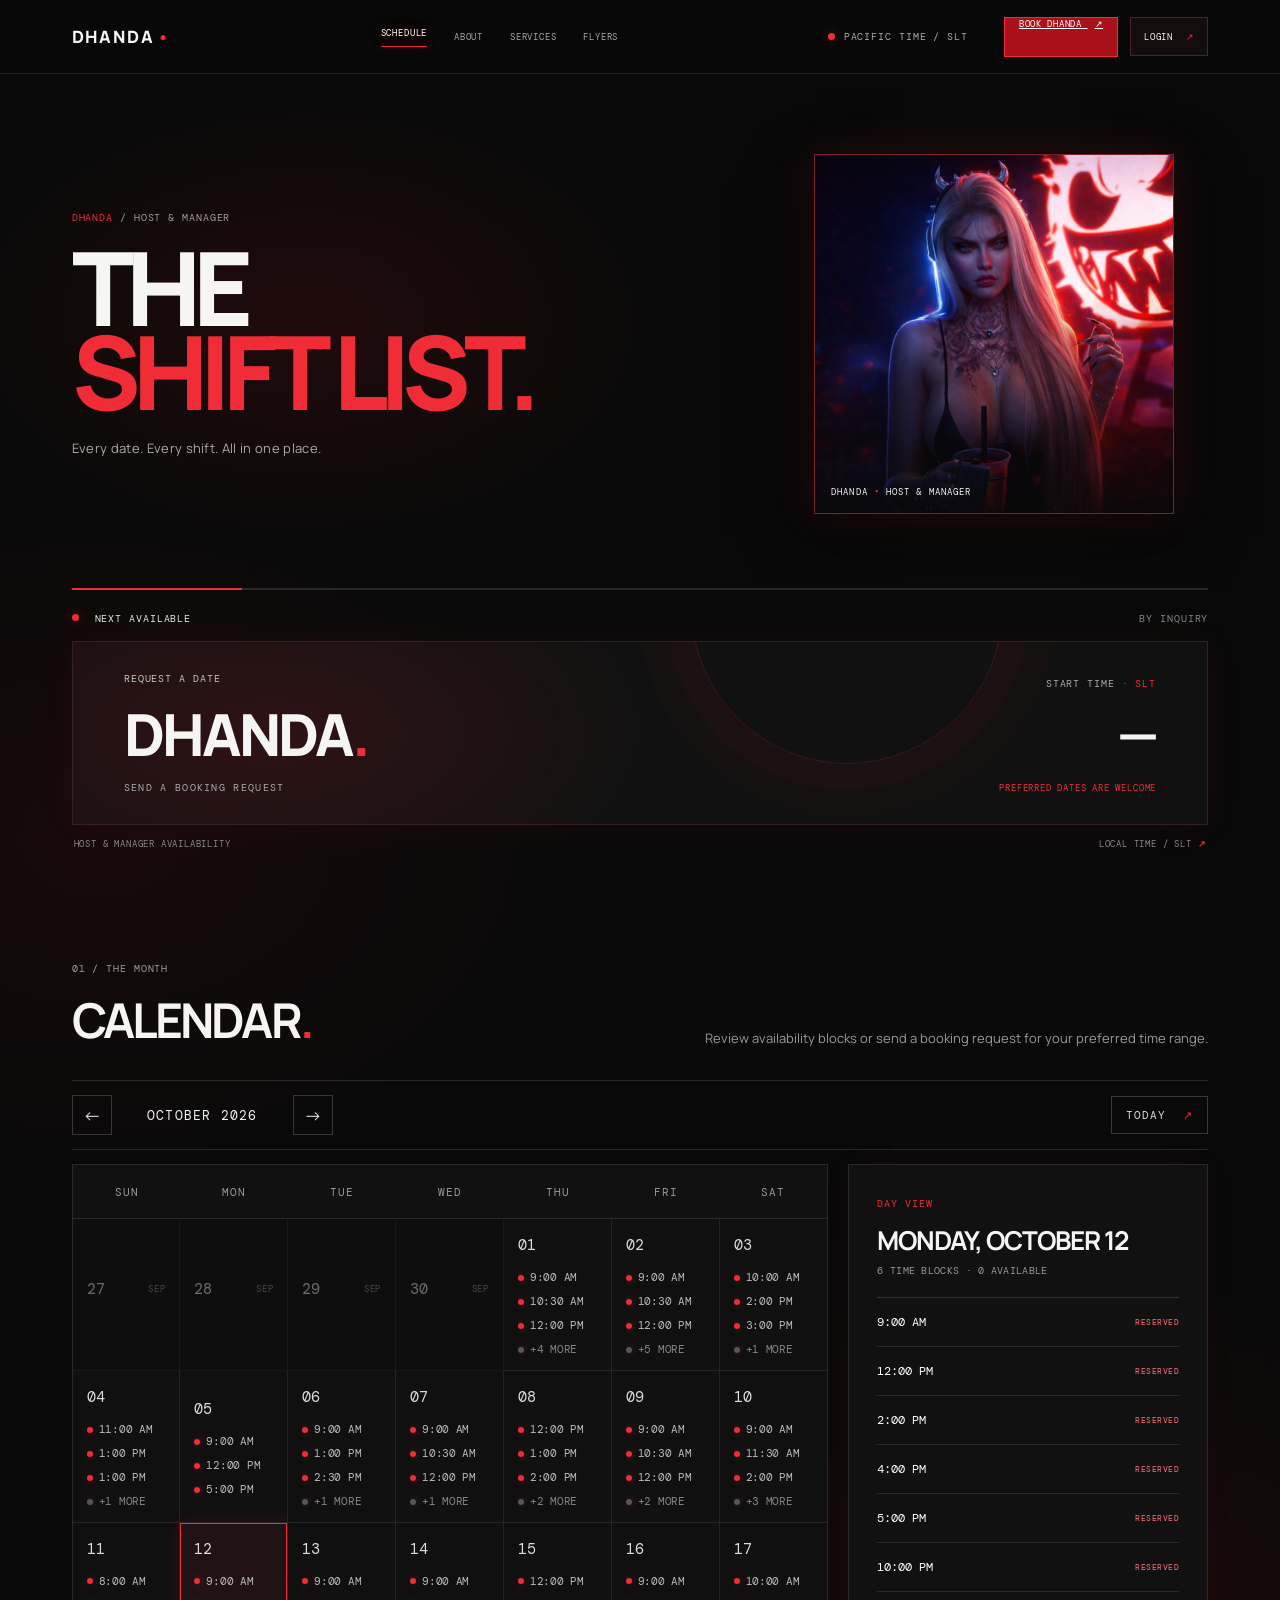
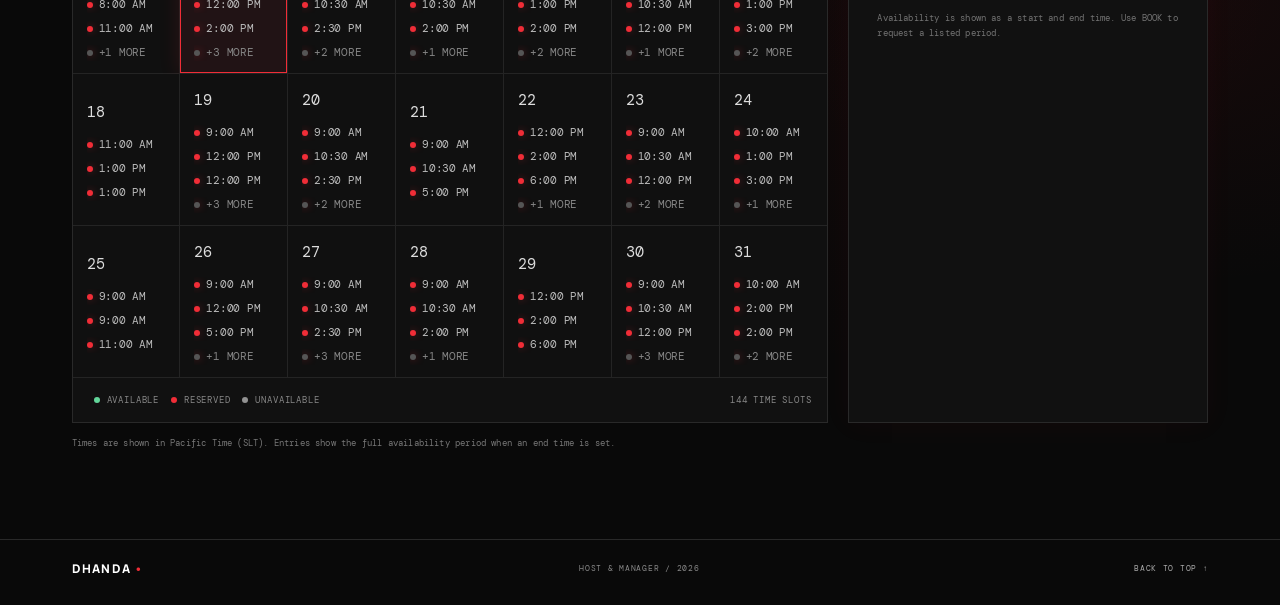
==== index.html @ b8b5a4bf "Support schedule periods ending at midnight" ====
<!doctype html>
<html lang="pt-BR">
<head>
  <meta charset="utf-8">
  <meta name="viewport" content="width=device-width, initial-scale=1">
  <meta name="theme-color" content="#090909">
  <meta name="description" content="DHANDA's work schedule as a host and manager, with an availability calendar and upcoming shift.">
  <title>DHANDA — Host &amp; Manager Schedule</title>
  <link rel="preconnect" href="https://fonts.googleapis.com">
  <link rel="preconnect" href="https://fonts.gstatic.com" crossorigin>
  <link href="https://fonts.googleapis.com/css2?family=DM+Mono:wght@400;500&family=Manrope:wght@400;500;600;700;800&display=swap" rel="stylesheet">
  <link rel="stylesheet" href="style.css?v=20261018-page-transition">
  <script defer src="page-transition.js?v=20261018-page-transition"></script>
  <script src="supabase-config.js?v=20261012-admin"></script>
  <script type="module" src="script.js?v=20261018-midnight-range"></script>
</head>
<body>
  <header class="topbar">
    <a class="wordmark" href="index.html" aria-label="DHANDA home">DHANDA<span>•</span></a>
    <nav class="site-menu" aria-label="Main menu">
      <a class="is-active" aria-current="page" href="index.html">SCHEDULE</a>
      <a href="about.html">ABOUT</a>
      <a href="services.html">SERVICES</a>
      <a href="flyers.html">FLYERS</a>
    </nav>
    <div class="topbar-right">
      <span class="timezone"><i></i> PACIFIC TIME / SLT</span>
      <div class="nav-actions">
        <a class="book-button" href="booking.html">BOOK DHANDA <span>↗</span></a>
        <div class="admin-nav" id="admin-nav">
          <button class="login-button" id="login-open" type="button">LOGIN <span>↗</span></button>
          <div class="admin-tools" id="admin-tools" hidden>
            <button class="admin-nav-button" id="booking-requests-open" type="button">SOLICITAÇÕES <span class="request-count" id="request-count">0</span></button>
            <button class="admin-nav-button" id="dashboard-open" type="button">PAINEL</button>
            <button class="admin-nav-button" id="flyer-library-open" type="button">GERIR FLYERS</button>
            <button class="admin-nav-button" id="flyer-open" type="button">PUBLICAR FLYER <span>＋</span></button>
            <button class="admin-nav-button" id="add-open" type="button">ADICIONAR HORÁRIO <span>＋</span></button>
            <button class="admin-nav-button" id="remove-open" type="button">REMOVER HORÁRIO <span>−</span></button>
            <button class="admin-nav-button logout-button" id="logout-button" type="button">SAIR</button>
          </div>
        </div>
      </div>
    </div>
  </header>

  <main id="top">
    <section class="intro" aria-labelledby="page-title">
      <div class="intro-copy">
        <p class="eyebrow"><span>DHANDA</span> / HOST &amp; MANAGER</p>
        <h1 id="page-title">THE<br><em>SHIFT LIST.</em></h1>
        <p class="intro-note">Every date. Every shift. All in one place.</p>
      </div>
      <figure class="intro-portrait">
        <img src="assets/dhanda-host-manager.jpg" alt="DHANDA, apresentada em um ambiente de clube iluminado em vermelho e azul" fetchpriority="high">
        <figcaption>DHANDA <span>•</span> HOST &amp; MANAGER</figcaption>
      </figure>
    </section>

    <section class="admin-dashboard" id="admin-dashboard" aria-labelledby="dashboard-title" hidden>
      <div class="dashboard-heading">
        <div><p class="eyebrow">DHANDA / PRIVATE WORKSPACE</p><h2 id="dashboard-title">PAINEL<span>.</span></h2></div>
        <span class="dashboard-status"><i></i> ADMINISTRADORA CONECTADA</span>
      </div>
      <div class="dashboard-stats" aria-live="polite">
        <article class="dashboard-stat"><span>PRÓXIMO PERÍODO LIVRE</span><strong id="dashboard-next">—</strong><small id="dashboard-next-time">Nenhum período futuro</small></article>
        <article class="dashboard-stat"><span>PERÍODOS DISPONÍVEIS</span><strong id="dashboard-available">0</strong><small>No schedule público</small></article>
        <article class="dashboard-stat"><span>PEDIDOS PENDENTES</span><strong id="dashboard-requests">0</strong><small>Solicitações para revisar</small></article>
        <article class="dashboard-stat"><span>FLYERS PUBLICADOS</span><strong id="dashboard-flyers">0</strong><small id="dashboard-drafts">0 rascunhos</small></article>
      </div>
      <div class="dashboard-actions">
        <button type="button" data-dashboard-action="add">＋ ADICIONAR PERÍODO</button>
        <button type="button" data-dashboard-action="requests">▤ VER SOLICITAÇÕES</button>
        <button type="button" data-dashboard-action="manage-flyers">▧ GERIR FLYERS</button>
        <button type="button" data-dashboard-action="flyer">＋ PUBLICAR FLYER</button>
      </div>
    </section>

    <section class="next-set" aria-labelledby="next-heading">
      <div class="next-topline"><p class="eyebrow"><span class="live-dot"></span> NEXT AVAILABLE</p><span class="next-index" id="next-index">BOOKING / SLT</span></div>
      <div class="next-content">
        <div>
          <p class="next-day" id="next-day">REQUEST A DATE</p>
          <h2 id="next-heading">DHANDA<span>.</span></h2>
          <p class="next-subtitle" id="next-subtitle">AVAILABLE FOR BOOKINGS</p>
        </div>
        <div class="next-time-wrap">
          <span class="next-time-label">START TIME <i>· SLT</i></span>
          <time class="next-time" id="next-time">--:--</time>
          <span class="countdown" id="countdown">CALCULATING</span>
        </div>
      </div>
      <div class="next-bottom"><span>HOST &amp; MANAGER AVAILABILITY</span><span>LOCAL TIME / SLT <b>↗</b></span></div>
    </section>

    <section id="calendar" class="calendar-section" aria-labelledby="calendar-title">
      <div class="section-heading">
        <div><p class="eyebrow">01 / THE MONTH</p><h2 id="calendar-title">CALENDAR<span>.</span></h2></div>
        <p class="section-caption">Review availability blocks or send a booking request for your preferred time range.</p>
      </div>

      <div class="calendar-toolbar">
        <div class="month-controls">
          <button class="icon-button" id="previous-month" type="button" aria-label="Previous month">←</button>
          <h3 id="month-label" aria-live="polite">OCTOBER 2026</h3>
          <button class="icon-button" id="next-month" type="button" aria-label="Next month">→</button>
        </div>
        <button class="today-button" id="today-button" type="button">TODAY <span>↗</span></button>
      </div>

      <div class="calendar-layout">
        <div class="calendar-card">
          <div class="weekday-row" aria-hidden="true">
            <span>SUN</span><span>MON</span><span>TUE</span><span>WED</span><span>THU</span><span>FRI</span><span>SAT</span>
          </div>
          <div class="calendar-grid" id="calendar-grid" role="grid" aria-label="Monthly work schedule"></div>
          <div class="calendar-legend"><span class="status-legend"><i class="status-dot available"></i> AVAILABLE <i class="status-dot reserved"></i> RESERVED <i class="status-dot unavailable"></i> UNAVAILABLE</span><span id="month-total">-- TIME SLOTS</span></div>
        </div>

        <aside class="day-panel" aria-live="polite" aria-labelledby="selected-date">
          <p class="eyebrow">DAY VIEW</p>
          <h3 id="selected-date">SELECT A DATE</h3>
          <p class="day-count" id="day-count">Choose a date to review its availability.</p>
          <div class="day-events" id="day-events"></div>
          <p class="panel-note">Availability is shown as a start and end time. Use BOOK to request a listed period.</p>
        </aside>
      </div>
      <p class="calendar-footnote">Times are shown in Pacific Time (SLT). Entries show the full availability period when an end time is set.</p>
    </section>

    <section class="admin-flyer-library" id="admin-flyer-library" aria-labelledby="admin-flyers-title" hidden>
      <div class="section-heading flyer-heading">
        <div><p class="eyebrow">DHANDA / PRIVATE EDITOR</p><h2 id="admin-flyers-title">MANAGE FLYERS<span>.</span></h2></div>
        <p class="section-caption">Edit, reorder, publish, or remove event flyers.</p>
      </div>
      <div class="flyer-grid" id="flyer-grid" aria-live="polite"><p class="flyer-empty">Loading event flyers…</p></div>
    </section>
  </main>

  <dialog class="admin-dialog" id="admin-dialog" aria-labelledby="admin-dialog-title">
    <div class="dialog-topline"><p class="eyebrow" id="dialog-eyebrow">DHANDA / PRIVATE ACCESS</p><button class="dialog-close" id="dialog-close" type="button" aria-label="Fechar">×</button></div>
    <h2 id="admin-dialog-title">LOGIN<span>.</span></h2>
    <form id="login-form" class="admin-form">
      <label for="login-username">USUÁRIO</label>
      <input id="login-username" name="username" autocomplete="username" required>
      <label for="login-password">SENHA</label>
      <input id="login-password" name="password" type="password" autocomplete="current-password" required>
      <button class="primary-action" type="submit">ENTRAR <span>↗</span></button>
      <p class="form-message" id="login-message" role="status"></p>
    </form>
    <form id="add-form" class="admin-form" hidden>
      <p class="form-intro">ADICIONE OU EDITE UM PERÍODO DE DISPONIBILIDADE NO SCHEDULE</p>
      <label for="add-date">DIA</label><input id="add-date" type="date" required>
      <label for="add-time">HORÁRIO DE · SLT</label><input id="add-time" type="time" required>
      <label for="add-end-time">HORÁRIO ATÉ · 00:00 = MEIA-NOITE</label><input id="add-end-time" type="time" required>
      <label for="schedule-status">STATUS PÚBLICO</label>
      <select id="schedule-status" required>
        <option value="available">DISPONÍVEL PARA BOOKING</option>
        <option value="reserved">RESERVADO</option>
        <option value="unavailable">INDISPONÍVEL</option>
      </select>
      <button class="primary-action" type="submit">SALVAR HORÁRIO <span>＋</span></button>
      <p class="form-message" id="add-message" role="status"></p>
    </form>
    <form id="remove-form" class="admin-form" hidden>
      <p class="form-intro">ESCOLHA UM DIA E REMOVA UM HORÁRIO OU O DIA INTEIRO</p>
      <label for="remove-date">DIA</label><input id="remove-date" type="date" required>
      <label for="remove-time">HORÁRIO · DEIXE VAZIO PARA REMOVER O DIA TODO</label>
      <select id="remove-time"><option value="">DIA INTEIRO</option></select>
      <button class="primary-action danger-action" type="submit">REMOVER DO SCHEDULE <span>−</span></button>
      <p class="form-message" id="remove-message" role="status"></p>
    </form>
  </dialog>

  <dialog class="admin-dialog booking-dialog" id="booking-dialog" aria-labelledby="booking-dialog-title">
    <div class="dialog-topline"><p class="eyebrow">DHANDA / BOOKING INQUIRY</p><button class="dialog-close" id="booking-close" type="button" aria-label="Close booking form">×</button></div>
    <h2 id="booking-dialog-title">BOOK DHANDA<span>.</span></h2>
    <p class="form-intro">Send your SL nickname, Discord, club, landmark, and preferred date and time range. You can also request a party or special event.</p>
    <form id="booking-form" class="admin-form">
      <label for="booking-type">REQUEST TYPE</label>
      <select id="booking-type" required>
        <option value="host">HOST BOOKING · CLUB / DJ / SINGER</option>
        <option value="party">PARTY / SPECIAL EVENT</option>
      </select>
      <label for="sl-nick">SECOND LIFE NICKNAME</label><input id="sl-nick" maxlength="120" required placeholder="Your in-world name">
      <label for="discord-handle">DISCORD</label><input id="discord-handle" maxlength="120" required placeholder="Username or server contact">
      <label for="club-name">CLUB NAME</label><input id="club-name" maxlength="120" required>
      <label for="landmark">LANDMARK / LOCATION</label><input id="landmark" maxlength="300" required placeholder="Second Life landmark or venue location">
      <label for="requested-date">PREFERRED DATE</label><input id="requested-date" type="date" required>
      <label for="requested-time">FROM · SLT</label><input id="requested-time" type="time" required>
      <label for="requested-end-time">UNTIL · 00:00 = MIDNIGHT</label><input id="requested-end-time" type="time" required>
      <label for="booking-message">MESSAGE <span class="optional-label">OPTIONAL</span></label><textarea id="booking-message" maxlength="1100" rows="3" placeholder="Tell DHANDA about the booking."></textarea>
      <div class="honeypot" aria-hidden="true"><label for="booking-website">Website</label><input id="booking-website" name="website" tabindex="-1" autocomplete="off"></div>
      <button class="primary-action" type="submit">SEND BOOKING REQUEST <span>↗</span></button>
      <p class="form-message" id="booking-message-status" role="status"></p>
    </form>
  </dialog>

  <dialog class="admin-dialog flyer-dialog" id="flyer-dialog" aria-labelledby="flyer-dialog-title">
    <div class="dialog-topline"><p class="eyebrow">DHANDA / EVENT PROMOTION</p><button class="dialog-close" id="flyer-close" type="button" aria-label="Close flyer form">×</button></div>
    <h2 id="flyer-dialog-title">PUBLISH A FLYER<span>.</span></h2>
      <p class="form-intro">Prepare a flyer, keep it as a draft, or publish it in the gallery. JPG, PNG, or WebP up to 10 MB.</p>
    <form id="flyer-form" class="admin-form">
      <input id="flyer-id" type="hidden">
      <label for="flyer-title">EVENT TITLE</label><input id="flyer-title" maxlength="100" required placeholder="Event or party name">
      <label for="flyer-date">EVENT DATE</label><input id="flyer-date" type="date" required>
      <label for="flyer-venue">CLUB / VENUE</label><input id="flyer-venue" maxlength="120" placeholder="Club name">
      <label for="flyer-landmark">LANDMARK / LOCATION</label><input id="flyer-landmark" maxlength="300" placeholder="Second Life landmark">
      <label for="flyer-description">SHORT DESCRIPTION</label><textarea id="flyer-description" maxlength="500" rows="3" placeholder="Optional event details"></textarea>
      <label for="flyer-file">FLYER IMAGE <span class="optional-label">OPTIONAL WHEN EDITING</span></label><input id="flyer-file" type="file" accept="image/jpeg,image/png,image/webp">
      <label for="flyer-state">PUBLICATION</label><select id="flyer-state"><option value="published">PUBLISH NOW</option><option value="draft">SAVE AS DRAFT</option></select>
      <button class="primary-action" id="flyer-submit" type="submit">PUBLISH FLYER <span>↗</span></button>
      <p class="form-message" id="flyer-message" role="status"></p>
    </form>
  </dialog>

  <dialog class="admin-dialog request-dialog" id="booking-requests-dialog" aria-labelledby="requests-title">
    <div class="dialog-topline"><p class="eyebrow">DHANDA / PRIVATE INBOX</p><button class="dialog-close" id="requests-close" type="button" aria-label="Close requests">×</button></div>
    <h2 id="requests-title">BOOKING<span>.</span></h2>
    <p class="form-intro">Only DHANDA can view and manage these inquiries. Deleting removes the message; it does not change an accepted calendar slot.</p>
    <div class="request-list" id="booking-request-list" aria-live="polite"><p class="request-empty">Loading requests…</p></div>
  </dialog>

  <footer><span class="wordmark">DHANDA<span>•</span></span><span>HOST &amp; MANAGER / 2026</span><a href="#top">BACK TO TOP ↑</a></footer>
</body>
</html>
---- style.css ----
:root{color-scheme:dark;--bg:#090909;--panel:#111;--panel2:#151515;--line:#292929;--muted:#999;--soft:#c9c9c9;--white:#f5f5f3;--red:#f02d37;--red2:#a9121b;--mono:"DM Mono",ui-monospace,monospace;--sans:Manrope,Arial,sans-serif}*{box-sizing:border-box}html{scroll-behavior:smooth}body{margin:0;background:var(--bg);color:var(--white);font-family:var(--sans);-webkit-font-smoothing:antialiased}.topbar{height:74px;padding:0 clamp(20px,5.6vw,88px);display:flex;align-items:center;justify-content:space-between;border-bottom:1px solid #222;background:rgba(9,9,9,.94);position:sticky;top:0;z-index:5;backdrop-filter:blur(16px)}.wordmark{font-weight:800;letter-spacing:.105em;font-size:17px;color:var(--white);text-decoration:none}.wordmark span{color:var(--red);padding-left:3px}.topbar-right{display:flex;align-items:center;gap:36px}.timezone,.nav-calendar,.eyebrow,.next-index,.next-day,.next-time-label,.countdown,.next-bottom,.calendar-toolbar h3,.today-button,.weekday-row,.calendar-legend,.date-number,.day-count,.event-time,.panel-note,.calendar-footnote,footer{font:10px var(--mono);letter-spacing:.09em}.timezone{color:#aaa;display:flex;align-items:center;gap:9px}.timezone i,.live-dot{display:inline-block;width:7px;height:7px;border-radius:50%;background:var(--red);box-shadow:0 0 12px #f02d3770}.nav-calendar{color:var(--white);text-decoration:none;border:1px solid #383838;padding:11px 15px;transition:.2s}.nav-calendar span,.today-button span{color:var(--red);margin-left:9px}.nav-calendar:hover,.today-button:hover,.icon-button:hover{border-color:var(--red);color:white;box-shadow:0 0 18px #f02d3724}.intro{max-width:1320px;margin:0 auto;padding:80px clamp(20px,5.6vw,88px) 74px;min-height:330px;display:flex;justify-content:space-between;align-items:center;position:relative;overflow:hidden}.eyebrow{color:#9e9e9e;margin:0 0 22px}.eyebrow>span:not(.live-dot){color:var(--red)}.intro h1{font-size:clamp(55px,8vw,108px);line-height:.82;letter-spacing:-.075em;margin:0;font-weight:800}.intro h1 em{font-style:normal;color:var(--red)}.intro-note{font-size:13px;color:#aaa;margin:26px 0 0;letter-spacing:.025em}.intro-mark{width:208px;height:208px;border:1px solid #282828;border-radius:50%;display:flex;justify-content:center;align-items:center;gap:13px;font-size:43px;font-weight:800;color:#464646;position:relative;transform:rotate(-12deg);margin-right:7%}.intro-mark:before,.intro-mark:after{content:"";position:absolute;inset:11px;border:1px solid #242424;border-radius:50%}.intro-mark:after{inset:21px;border-color:#1e1e1e}.intro-mark i{position:absolute;width:74px;height:1px;background:var(--red);transform:rotate(-40deg);box-shadow:0 0 14px #f02d37a0}.next-set{max-width:1320px;margin:0 auto;padding:0 clamp(20px,5.6vw,88px)}.next-set:before{content:"";display:block;height:2px;background:linear-gradient(90deg,var(--red) 0 15%,#292929 15% 100%)}.next-topline{display:flex;justify-content:space-between;align-items:center;padding:22px 0 16px}.next-topline .eyebrow{margin:0;color:#e9e9e9}.live-dot{margin-right:9px;vertical-align:1px}.next-index{color:#888}.next-content{background:linear-gradient(110deg,#171111 0%,#111 45%,#111 100%);border:1px solid #352021;padding:28px clamp(20px,4vw,54px);display:flex;justify-content:space-between;align-items:center;gap:24px;position:relative;overflow:hidden}.next-content:after{content:"";position:absolute;width:310px;height:310px;border:1px solid #6b1d2380;border-radius:50%;right:18%;top:-190px;box-shadow:0 0 0 26px #60161a14,0 0 0 53px #60161a10;pointer-events:none}.next-day{color:#c5c5c5;margin:0 0 9px}.next-content h2{font-size:clamp(34px,5vw,58px);letter-spacing:-.05em;margin:0;font-weight:800}.next-content h2 span,.section-heading h2 span{color:var(--red)}.next-subtitle{margin:8px 0 0;color:#aaa;font:10px var(--mono);letter-spacing:.13em}.next-time-wrap{position:relative;z-index:1;text-align:right}.next-time-label{color:#aaa}.next-time-label i{font-style:normal;color:var(--red)}.next-time{display:block;font-size:clamp(36px,5vw,54px);font-weight:700;letter-spacing:-.06em;margin:4px 0}.countdown{color:var(--red);font-size:9px}.next-bottom{display:flex;justify-content:space-between;padding:13px 2px 0;color:#888;font-size:9px}.next-bottom b{color:var(--red)}.calendar-section{max-width:1320px;margin:0 auto;padding:112px clamp(20px,5.6vw,88px) 90px}.section-heading{display:flex;justify-content:space-between;align-items:end;margin-bottom:28px}.section-heading .eyebrow{margin:0 0 12px}.section-heading h2{font-size:clamp(32px,4vw,48px);margin:0;letter-spacing:-.06em}.section-caption{color:#999;font-size:12px;margin:0 0 5px}.calendar-toolbar{display:flex;justify-content:space-between;align-items:center;padding:14px 0;border-top:1px solid var(--line);border-bottom:1px solid var(--line);margin-bottom:14px}.month-controls{display:flex;gap:18px;align-items:center}.month-controls h3{min-width:145px;text-align:center;margin:0;font-size:12px}.icon-button,.today-button{background:transparent;color:#ddd;border:1px solid #383838;cursor:pointer;transition:.2s}.icon-button{width:35px;height:35px;font:18px var(--sans)}.today-button{padding:11px 14px}.calendar-layout{display:grid;grid-template-columns:minmax(0,1fr) 285px;gap:14px}.calendar-card,.day-panel{background:var(--panel);border:1px solid var(--line)}.weekday-row,.calendar-grid{display:grid;grid-template-columns:repeat(7,minmax(0,1fr))}.weekday-row{height:43px;align-items:center;text-align:center;color:#999;border-bottom:1px solid var(--line);font-size:9px}.calendar-grid{grid-auto-rows:minmax(96px,1fr)}.date-cell{appearance:none;min-width:0;border:0;border-right:1px solid #242424;border-bottom:1px solid #242424;border-radius:0;background:#101010;color:var(--white);font-family:inherit;text-align:left;padding:10px 9px 8px;cursor:pointer;transition:background .18s;position:relative}.date-cell:nth-child(7n){border-right:0}.date-cell:hover{background:#191414}.date-cell.is-outside{background:#0c0c0c;opacity:.45}.date-cell.is-selected{background:#1c1213;box-shadow:inset 0 0 0 1px var(--red)}.date-cell.is-today .date-number{color:var(--red)}.date-top{display:flex;justify-content:space-between;align-items:center}.date-number{font-size:11px;color:#ddd;letter-spacing:0}.date-month{font:8px var(--mono);color:#888;letter-spacing:.08em}.set-pips{display:flex;flex-direction:column;gap:5px;margin-top:11px}.set-pip{font:9px var(--mono);letter-spacing:-.025em;color:#bbb;display:flex;gap:6px;align-items:center;white-space:nowrap;overflow:hidden;text-overflow:ellipsis}.set-pip:before{content:"";width:5px;height:5px;flex:0 0 5px;border-radius:50%;background:var(--red)}.set-pip.extra{color:#858585}.set-pip.extra:before{background:#555}.day-panel{padding:23px 20px;min-height:340px}.day-panel .eyebrow{margin:0 0 15px;color:var(--red)}.day-panel h3{font-size:21px;line-height:1.2;letter-spacing:-.04em;margin:0 0 8px}.day-count{color:#999;font-size:9px;letter-spacing:.03em;margin:0 0 20px}.day-events{border-top:1px solid #303030}.day-event{display:flex;justify-content:space-between;align-items:center;gap:8px;padding:14px 0;border-bottom:1px solid #292929}.event-time{color:white;font-size:11px;letter-spacing:0}.event-label{font:9px var(--mono);color:#888;letter-spacing:.05em;text-align:right}.panel-note{font-size:8px;line-height:1.7;letter-spacing:.02em;color:#737373;margin:19px 0 0}.calendar-legend{display:flex;justify-content:space-between;align-items:center;padding:14px;color:#888;font-size:8px}.calendar-legend span:first-child{display:flex;align-items:center;gap:8px}.calendar-legend i{width:6px;height:6px;border-radius:50%;background:var(--red)}.calendar-footnote{color:#777;font-size:8px;letter-spacing:.02em;margin:14px 0 0}footer{max-width:1320px;margin:0 auto;border-top:1px solid #292929;padding:20px clamp(20px,5.6vw,88px) 28px;display:flex;justify-content:space-between;align-items:center;color:#888;font-size:8px}footer .wordmark{font:800 12px var(--sans);color:white}footer a{color:#aaa;text-decoration:none}footer a:hover{color:var(--red)}@media(max-width:850px){.intro{min-height:295px;padding-top:64px;padding-bottom:58px}.intro-mark{width:160px;height:160px;font-size:32px;margin-right:0}.calendar-layout{grid-template-columns:1fr}.day-panel{min-height:auto}.calendar-grid{grid-auto-rows:minmax(88px,1fr)}}@media(max-width:600px){.topbar{height:62px}.topbar-right{gap:15px}.timezone{font-size:8px;gap:6px}.nav-calendar{font-size:8px;padding:9px}.intro{min-height:260px}.intro-mark{width:112px;height:112px;font-size:22px;opacity:.85}.intro-mark:before{inset:7px}.intro-mark:after{inset:14px}.intro-mark i{width:50px}.next-content{align-items:flex-start;flex-direction:column;gap:23px;padding:22px}.next-time-wrap{text-align:left}.next-time{font-size:40px}.next-bottom{font-size:7px}.calendar-section{padding-top:80px;padding-bottom:62px}.section-heading{align-items:flex-start;flex-direction:column;gap:9px}.calendar-grid{grid-auto-rows:minmax(75px,1fr)}.date-cell{padding:7px 4px}.date-number{font-size:9px}.date-month{display:none}.set-pips{margin-top:9px;gap:4px}.set-pip{font-size:7px;letter-spacing:-.07em;gap:3px}.set-pip:before{width:4px;height:4px;flex-basis:4px}.weekday-row{font-size:8px;height:36px}.calendar-legend{padding:12px 8px;font-size:7px}.month-controls{gap:8px}.month-controls h3{min-width:110px;font-size:10px}footer{font-size:7px;gap:10px}footer .wordmark{font-size:10px}}@media(prefers-reduced-motion:reduce){*,*:before,*:after{scroll-behavior:auto!important;transition:none!important}}

/* DHANDA calendar visibility and red ambient lighting */
body {
  background:
    radial-gradient(ellipse 42rem 30rem at 8% 38%, #7e111b20, transparent 72%),
    radial-gradient(ellipse 34rem 26rem at 92% 72%, #a3121b16, transparent 72%),
    var(--bg);
}
.intro, .next-set, .calendar-section, footer { max-width: 1560px; }
.intro {
  min-height: 360px;
  background: radial-gradient(ellipse 30rem 19rem at 24% 48%, #c4162220, transparent 75%);
}
.intro-mark { box-shadow: 0 0 38px #f02d3712, inset 0 0 30px #f02d3708; }
.next-content {
  background: radial-gradient(ellipse 30rem 15rem at 18% 50%, #e21b2a20, transparent 78%), linear-gradient(110deg,#171111 0%,#111 55%,#111 100%);
  box-shadow: 0 0 34px #f02d3710;
}
.calendar-section {
  background: radial-gradient(ellipse 48rem 30rem at 52% 58%, #9d111910, transparent 80%);
}
.calendar-layout { grid-template-columns: minmax(0,1fr) 330px; gap: 18px; }
.calendar-grid { grid-auto-rows: minmax(132px,1fr); }
.weekday-row { height: 48px; font-size: 10px; }
.date-cell { padding: 13px 12px 10px; transition: background .2s, box-shadow .2s; }
.date-cell:hover { background: #1a1112; box-shadow: inset 0 0 0 1px #f02d3780, 0 0 22px #f02d3718; z-index: 1; }
.date-cell.is-selected { background: #211315; box-shadow: inset 0 0 0 1px var(--red), 0 0 20px #f02d3724; }
.date-number { font-size: 13px; }
.set-pips { gap: 7px; margin-top: 13px; }
.set-pip { font-size: 10px; }
.set-pip:before { width: 6px; height: 6px; flex-basis: 6px; box-shadow: 0 0 8px #f02d3760; }
.day-panel { min-height: 390px; padding: 28px 24px; box-shadow: 0 0 28px #f02d370c; }
.day-panel h3 { font-size: 24px; }
.icon-button:hover, .today-button:hover, .nav-calendar:hover { box-shadow: 0 0 22px #f02d3740; }
@media(max-width:850px) {
  .calendar-layout { grid-template-columns: 1fr; }
  .calendar-grid { grid-auto-rows: minmax(118px,1fr); }
  .day-panel { min-height: auto; }
}
@media(max-width:600px) {
  .intro { min-height: 260px; }
  .calendar-grid { grid-auto-rows: minmax(96px,1fr); }
  .calendar-card { overflow-x: auto; }
  .weekday-row, .calendar-grid { min-width: 620px; }
  .date-cell { padding: 10px 8px 8px; }
  .date-number { font-size: 12px; }
  .set-pips { gap: 5px; margin-top: 10px; }
  .set-pip { font-size: 9px; letter-spacing: -.04em; }
}

/* Private calendar editor */
[hidden] { display: none !important; }
.nav-actions { display: flex; align-items: center; gap: 12px; }
.admin-nav { display: flex; align-items: center; gap: 8px; }
.login-button, .admin-nav-button {
  min-height: 39px; padding: 0 13px; border: 1px solid #4a2528; background: #130d0e;
  color: #f5f5f3; font: 9px var(--mono); letter-spacing: .08em; cursor: pointer;
  transition: border-color .2s, background .2s, box-shadow .2s, transform .2s;
}
.login-button span, .admin-nav-button span { color: var(--red); margin-left: 7px; }
.login-button:hover, .admin-nav-button:hover { border-color: var(--red); background: #211113; box-shadow: 0 0 18px #f02d3730; transform: translateY(-1px); }
.admin-tools { display: flex; align-items: center; gap: 7px; }
.admin-nav-button { padding: 0 10px; font-size: 8px; }
.logout-button { color: #aaa; border-color: #383838; }
.admin-dialog {
  width: min(440px, calc(100vw - 32px)); max-width: none; padding: 28px;
  border: 1px solid #612329; background: radial-gradient(ellipse at 20% 0%, #63182035, transparent 55%), #111;
  color: var(--white); box-shadow: 0 25px 100px #000b, 0 0 38px #f02d3722;
}
.admin-dialog::backdrop { background: #000b; backdrop-filter: blur(8px); }
.dialog-topline { display: flex; justify-content: space-between; align-items: flex-start; }
.dialog-topline .eyebrow { margin: 0 0 18px; color: #aaa; }
.dialog-topline .eyebrow::first-letter { color: var(--red); }
.dialog-close { width: 30px; height: 30px; border: 1px solid #393939; background: #141414; color: #ddd; font: 20px var(--sans); cursor: pointer; }
.dialog-close:hover { border-color: var(--red); color: white; }
.admin-dialog h2 { margin: 0 0 24px; font-size: 34px; letter-spacing: -.06em; }
.admin-dialog h2 span { color: var(--red); }
.admin-form { display: flex; flex-direction: column; gap: 10px; }
.admin-form label { margin-top: 8px; color: #aaa; font: 9px var(--mono); letter-spacing: .1em; }
.admin-form input, .admin-form select {
  width: 100%; min-height: 46px; border: 1px solid #383838; border-radius: 0; outline: 0;
  background: #0b0b0b; color: var(--white); padding: 0 12px; font: 13px var(--sans); color-scheme: dark;
}
.admin-form input:focus, .admin-form select:focus { border-color: var(--red); box-shadow: 0 0 16px #f02d3720; }
.primary-action { min-height: 47px; margin-top: 11px; border: 1px solid var(--red); background: var(--red); color: white; font: 10px var(--mono); letter-spacing: .11em; cursor: pointer; transition: .2s; }
.primary-action span { margin-left: 8px; }
.primary-action:hover { background: #c61b25; box-shadow: 0 0 22px #f02d3740; }
.danger-action { border-color: #63252a; background: #291214; }
.danger-action:hover { border-color: var(--red); background: #41171b; }
.form-message { min-height: 18px; margin: 3px 0 0; color: #b6e0c0; font: 10px/1.6 var(--mono); letter-spacing: .02em; }
.form-message.is-error { color: #ff858b; }
.form-intro { margin: 0 0 3px; color: #bdbdbd; font: 10px/1.7 var(--mono); letter-spacing: .04em; }
@media(max-width:850px) {
  .topbar { padding-left: 20px; padding-right: 20px; }
  .topbar-right { gap: 14px; }
  .nav-actions { gap: 7px; }
  .admin-tools { flex-wrap: wrap; justify-content: flex-end; }
}
@media(max-width:600px) {
  .topbar { min-height: 62px; height: auto; padding-top: 8px; padding-bottom: 8px; }
  .topbar-right { gap: 8px; }
  .topbar .timezone { display: none; }
  .nav-actions { gap: 6px; }
  .nav-calendar, .login-button { min-height: 34px; padding: 0 8px; font-size: 8px; }
  .admin-nav { position: relative; }
  .admin-tools { position: absolute; right: 0; top: calc(100% + 9px); width: 190px; padding: 8px; flex-direction: column; align-items: stretch; background: #111; border: 1px solid #4a2528; box-shadow: 0 12px 28px #0009; }
  .admin-nav-button { min-height: 35px; text-align: left; }
  .admin-dialog { padding: 22px; }
}

/* DHANDA portrait in the host and manager hero */
.intro-portrait {
  position: relative;
  z-index: 1;
  flex: 0 0 auto;
  width: clamp(250px, 29vw, 360px);
  aspect-ratio: 1;
  margin: 0 3% 0 32px;
  overflow: hidden;
  border: 1px solid #78232b;
  background: #111;
  box-shadow: 0 0 42px #f02d3724, 0 24px 60px #0008;
}
.intro-portrait::after {
  position: absolute;
  inset: 42% 0 0;
  background: linear-gradient(180deg, transparent, #080808d9);
  content: "";
  pointer-events: none;
}
.intro-portrait img {
  display: block;
  width: 100%;
  height: 100%;
  object-fit: cover;
  object-position: center;
  transition: transform .55s ease;
}
.intro-portrait:hover img { transform: scale(1.035); }
.intro-portrait figcaption {
  position: absolute;
  z-index: 1;
  right: 16px;
  bottom: 15px;
  left: 16px;
  color: #f5f5f3;
  font: 9px var(--mono);
  letter-spacing: .12em;
}
.intro-portrait figcaption span { color: var(--red); }
@media(max-width:850px) {
  .intro-portrait { width: min(30vw, 260px); margin-right: 0; }
}
@media(max-width:600px) {
  .intro { flex-direction: column; align-items: stretch; gap: 25px; padding-top: 42px; padding-bottom: 34px; }
  .intro-portrait { width: min(100%, 390px); margin: 0 auto; }
}

/* Larger calendar and type for easier reading */
.calendar-section { max-width: 1700px; }
.calendar-layout { grid-template-columns: minmax(0,1fr) 360px; gap: 20px; }
.calendar-toolbar h3 { font-size: 13px; }
.icon-button { width: 40px; height: 40px; }
.today-button { font-size: 11px; }
.weekday-row { height: 54px; font-size: 11px; }
.calendar-grid { grid-auto-rows: minmax(148px,1fr); }
.date-cell { padding: 16px 14px 12px; }
.date-number { font-size: 15px; }
.date-month { font-size: 9px; }
.set-pips { gap: 8px; margin-top: 15px; }
.set-pip { font-size: 11px; line-height: 1.45; }
.calendar-legend { padding: 16px; font-size: 9px; }
.section-caption { font-size: 13px; }
.day-panel { min-height: 420px; padding: 32px 28px; }
.day-panel h3 { font-size: 26px; }
.day-count { font-size: 10px; }
.day-event { padding: 16px 0; }
.event-time { font-size: 12px; }
.event-label { font-size: 10px; }
.panel-note, .calendar-footnote { font-size: 9px; }
@media(max-width:850px) {
  .calendar-layout { grid-template-columns: 1fr; }
  .calendar-grid { grid-auto-rows: minmax(128px,1fr); }
  .day-panel { min-height: auto; }
}
@media(max-width:600px) {
  .weekday-row { height: 40px; font-size: 9px; }
  .calendar-grid { grid-auto-rows: minmax(110px,1fr); }
  .date-cell { padding: 11px 8px 9px; }
  .date-number { font-size: 13px; }
  .set-pips { gap: 6px; margin-top: 11px; }
  .set-pip { font-size: 10px; letter-spacing: -.04em; }
  .set-pip:before { width: 5px; height: 5px; flex-basis: 5px; }
  .calendar-legend { padding: 14px 10px; font-size: 8px; }
}

/* Public club booking and private availability controls */
.book-button {
  min-height: 40px;
  padding: 0 14px;
  border: 1px solid var(--red);
  background: #a9121b;
  color: #fff;
  font: 9px var(--mono);
  letter-spacing: .08em;
  cursor: pointer;
  transition: background .2s, box-shadow .2s, transform .2s;
}
.book-button span { margin-left: 7px; }
.book-button:hover { background: #d41d29; box-shadow: 0 0 20px #f02d3755; transform: translateY(-1px); }
.request-count { display: inline-grid; place-items: center; min-width: 17px; height: 17px; border-radius: 50%; background: #6d2025; color: #fff !important; margin-left: 6px !important; font-size: 8px; }
.status-legend { gap: 7px !important; }
.status-dot { display: inline-block; width: 7px; height: 7px; border-radius: 50%; margin-left: 5px; }
.status-dot.available, .set-pip.is-available:before { background: #62d69a; }
.status-dot.reserved, .set-pip.is-reserved:before { background: var(--red); }
.status-dot.unavailable, .set-pip.is-unavailable:before { background: #929292; }
.set-pip.is-available { color: #a9eac4; }
.set-pip.is-unavailable { color: #969696; }
.day-event { justify-content: flex-start; }
.slot-status { margin-left: auto; font: 8px var(--mono); letter-spacing: .06em; white-space: nowrap; }
.status-available { color: #75dda7; }
.status-reserved { color: #ff737b; }
.status-unavailable { color: #aaa; }
.slot-edit { border: 1px solid #4a2528; background: #130d0e; color: #ddd; padding: 6px 8px; font: 8px var(--mono); cursor: pointer; }
.slot-edit:hover { border-color: var(--red); color: #fff; }
.slot-book { border: 1px solid #3c7755; background: #10251a; color: #95e6b4; padding: 6px 8px; font: 8px var(--mono); cursor: pointer; }
.slot-book:hover { background: #173a27; color: #fff; box-shadow: 0 0 14px #62d69a30; }
.admin-dialog { max-height: min(88vh, 900px); overflow-y: auto; }
.admin-form textarea {
  width: 100%; min-height: 90px; border: 1px solid #383838; border-radius: 0; outline: 0;
  background: #0b0b0b; color: var(--white); padding: 12px; font: 13px/1.5 var(--sans); resize: vertical;
}
.admin-form textarea:focus { border-color: var(--red); box-shadow: 0 0 16px #f02d3720; }
.optional-label { color: #777; font-size: 8px; }
.honeypot { position: absolute; left: -10000px; width: 1px; height: 1px; overflow: hidden; }
.request-list { display: grid; gap: 12px; margin-top: 22px; }
.request-card { border: 1px solid #342124; background: #151112; padding: 16px; }
.request-card-header { display: flex; justify-content: space-between; align-items: flex-start; gap: 12px; }
.request-card h3 { margin: 0; color: #fff; font: 700 16px var(--sans); }
.request-state { padding: 5px 7px; border: 1px solid #453638; color: #bbb; font: 8px var(--mono); letter-spacing: .08em; }
.request-kind { margin: 12px 0 0; color: #bdbdbd; font: 8px var(--mono); letter-spacing: .08em; }
.request-kind-party { color: #ff8990; }
.request-pending { border-color: #8a5920; color: #f3c77c; }
.request-accepted { border-color: #285d42; color: #7de0a6; }
.request-declined { border-color: #642b30; color: #ff858b; }
.request-contact, .request-when, .request-message { margin: 10px 0 0; color: #c7c7c7; font-size: 12px; line-height: 1.6; }
.request-email { display: inline-block; margin-top: 3px; color: #f08a90; font: 10px var(--mono); overflow-wrap: anywhere; }
.request-when { color: #eee; font: 10px/1.6 var(--mono); }
.request-message { padding-top: 10px; border-top: 1px solid #30272a; white-space: pre-wrap; overflow-wrap: anywhere; }
.request-actions { display: flex; gap: 8px; margin-top: 14px; }
.request-actions button { min-height: 36px; padding: 0 11px; border: 1px solid #612329; background: #251214; color: #fff; font: 8px var(--mono); cursor: pointer; }
.request-actions .request-accept { border-color: #327451; background: #10251a; }
.request-actions button:hover { filter: brightness(1.35); }
.request-actions .request-delete { margin-left: auto; border-color: #6b252b; background: #211012; color: #ff9aa0; }
.request-actions .request-delete:hover { background: #351417; color: #fff; }
.request-actions button:disabled { opacity: .5; cursor: wait; }
.request-empty { color: #aaa; font: 11px/1.7 var(--mono); }
.request-empty.is-error { color: #ff858b; }
.request-dialog { width: min(620px, calc(100vw - 32px)); }
.booking-dialog { width: min(520px, calc(100vw - 32px)); }
@media(max-width:850px) {
  .topbar-right { gap: 12px; }
  .nav-actions { gap: 7px; }
  .admin-tools { flex-wrap: wrap; justify-content: flex-end; }
}
@media(max-width:600px) {
  .topbar { padding-left: 12px; padding-right: 12px; }
  .topbar-right { gap: 5px; }
  .nav-actions { gap: 5px; }
  .nav-calendar, .login-button, .book-button { min-height: 34px; padding: 0 7px; font-size: 7px; letter-spacing: .04em; }
  .book-button span { margin-left: 3px; }
  .admin-nav-button { min-height: 35px; text-align: left; }
  .status-legend { gap: 4px !important; font-size: 7px; }
  .status-dot { width: 6px; height: 6px; margin-left: 2px; }
  .slot-status { font-size: 7px; }
  .slot-book, .slot-edit { padding: 6px; font-size: 7px; }
  .request-actions { flex-direction: column; }
}

/* About and professional services */
.about-section {
  max-width: 1700px;
  margin: 0 auto;
  padding: 112px clamp(20px, 5.6vw, 88px) 100px;
  scroll-margin-top: 92px;
}
.about-heading { align-items: end; margin-bottom: 34px; }
.about-heading h2, .services-heading h2 {
  margin: 0;
  font-size: clamp(38px, 5.6vw, 72px);
  line-height: .94;
  letter-spacing: -.065em;
  font-weight: 800;
}
.about-heading h2 em { color: var(--red); font-style: normal; }
.about-role { margin: 0 0 6px; color: #c5c5c5; font: 10px/1.8 var(--mono); letter-spacing: .06em; text-align: right; }
.about-role i { margin: 0 7px; color: var(--red); font-style: normal; }
.about-story { display: grid; grid-template-columns: minmax(0, 1fr) minmax(220px, .36fr); gap: clamp(30px, 7vw, 110px); align-items: center; padding: 35px 0 66px; border-top: 1px solid #292929; border-bottom: 1px solid #292929; }
.about-copy { max-width: 850px; }
.about-copy p { margin: 0 0 17px; color: #bdbdbd; font-size: 14px; line-height: 1.85; }
.about-copy p:last-child { margin-bottom: 0; color: #e0e0e0; }
.about-since { min-height: 225px; padding: 26px; display: flex; flex-direction: column; justify-content: space-between; border: 1px solid #482126; background: radial-gradient(ellipse at 100% 0%, #77171d36, transparent 58%), #101010; }
.about-since-label, .about-since-note, .service-number { color: #a8a8a8; font: 9px/1.7 var(--mono); letter-spacing: .09em; }
.about-since strong { color: var(--white); font: 800 clamp(42px, 5vw, 64px)/1 var(--sans); letter-spacing: -.08em; }
.about-since strong span { padding: 0 5px; color: var(--red); font-weight: 400; }
.about-since-note { color: #d3d3d3; }
.services-heading { display: flex; justify-content: space-between; align-items: end; gap: 32px; margin: 86px 0 30px; }
.services-heading .eyebrow { margin-bottom: 16px; }
.services-heading h2 span { color: var(--red); }
.services-intro { max-width: 500px; margin: 0 0 5px; color: #bdbdbd; font-size: 13px; line-height: 1.8; }
.services-grid { display: grid; grid-template-columns: repeat(2, minmax(0, 1fr)); border-top: 1px solid #292929; border-left: 1px solid #292929; }
.service-card { min-height: 218px; padding: 27px clamp(20px, 3vw, 38px); border-right: 1px solid #292929; border-bottom: 1px solid #292929; background: linear-gradient(135deg, #111 0%, #0c0c0c 100%); transition: background .25s, border-color .25s; }
.service-card:hover { background: radial-gradient(ellipse at 0 0, #73171d30, transparent 65%), #111; }
.service-number { color: #e45c64; }
.service-card h3 { max-width: 520px; margin: 19px 0 10px; color: #f4f4f2; font-size: clamp(18px, 2vw, 23px); line-height: 1.25; letter-spacing: -.035em; }
.service-card p { max-width: 560px; margin: 0; color: #aaa; font-size: 12px; line-height: 1.8; }
.about-cta { margin: 32px 0 0; color: #aaa; font: 10px/1.8 var(--mono); letter-spacing: .09em; }
.about-cta span { color: var(--red); }
@media(max-width:850px) {
  .about-story { grid-template-columns: minmax(0, 1fr) minmax(190px, .42fr); gap: 28px; }
  .about-since { min-height: 205px; padding: 20px; }
}
@media(max-width:600px) {
  .about-section { padding: 76px 20px 70px; }
  .about-heading { gap: 16px; }
  .about-heading h2, .services-heading h2 { font-size: clamp(38px, 11vw, 54px); }
  .about-role { text-align: left; }
  .about-story { grid-template-columns: 1fr; gap: 24px; padding: 25px 0 38px; }
  .about-copy p { font-size: 13px; }
  .about-since { min-height: 170px; }
  .services-heading { flex-direction: column; align-items: flex-start; gap: 16px; margin: 64px 0 24px; }
  .services-intro { font-size: 12px; }
  .services-grid { grid-template-columns: 1fr; }
  .service-card { min-height: 0; padding: 22px 20px 25px; }
  .service-card h3 { margin-top: 14px; }
}

/* Public party flyer gallery */
.flyer-dialog { width: min(520px, calc(100vw - 32px)); }
.flyer-dialog input[type="file"] { padding: 10px; font-size: 11px; }
.flyer-section {
  max-width: 1700px;
  margin: 0 auto;
  padding: 92px clamp(20px, 5.6vw, 88px) 56px;
  scroll-margin-top: 92px;
}
.flyer-heading { align-items: end; margin-bottom: 28px; }
.flyer-heading h2 { margin: 0; font-size: clamp(38px, 5.4vw, 68px); line-height: .95; letter-spacing: -.065em; font-weight: 800; }
.flyer-heading h2 span { color: var(--red); }
.flyer-heading .section-caption { max-width: 380px; margin-bottom: 5px; }
.flyer-grid { display: grid; grid-template-columns: repeat(auto-fill, minmax(min(100%, 245px), 1fr)); gap: 18px; }
.flyer-card { position: relative; min-width: 0; overflow: hidden; border: 1px solid #302729; background: #101010; transition: border-color .22s, box-shadow .22s, transform .22s; }
.flyer-card:hover { transform: translateY(-3px); border-color: #8e2931; box-shadow: 0 12px 34px #0008, 0 0 20px #f02d3718; }
.flyer-image-link { display: grid; place-items: center; width: 100%; aspect-ratio: 4 / 5; overflow: hidden; background: radial-gradient(ellipse at 50% 40%, #1c1c1c, #080808 72%); }
.flyer-image-link img { display: block; width: 100%; height: 100%; object-fit: contain; transition: transform .35s ease; }
.flyer-card:hover .flyer-image-link img { transform: scale(1.025); }
.flyer-info { padding: 15px 16px 17px; }
.flyer-date { color: #ec747b; font: 9px var(--mono); letter-spacing: .1em; text-transform: uppercase; }
.flyer-info h3 { margin: 8px 0 0; color: #f4f4f2; font-size: 16px; line-height: 1.35; letter-spacing: -.025em; }
.flyer-empty { grid-column: 1 / -1; margin: 0; padding: 30px; border: 1px dashed #383033; color: #929292; font: 10px/1.8 var(--mono); letter-spacing: .05em; text-align: center; }
.flyer-delete { display: block; width: calc(100% - 30px); min-height: 34px; margin: 0 15px 15px; border: 1px solid #66232a; background: #211012; color: #ff989e; font: 8px var(--mono); letter-spacing: .08em; cursor: pointer; }
.flyer-delete:hover { border-color: var(--red); background: #351417; color: #fff; }
.flyer-delete:disabled { opacity: .55; cursor: wait; }
@media(max-width:600px) {
  .flyer-section { padding: 72px 20px 38px; }
  .flyer-heading { align-items: flex-start; }
  .flyer-heading h2 { font-size: clamp(36px, 10vw, 50px); }
  .flyer-grid { grid-template-columns: repeat(2, minmax(0, 1fr)); gap: 10px; }
  .flyer-info { padding: 12px 11px 14px; }
  .flyer-info h3 { font-size: 13px; }
  .flyer-date { font-size: 8px; }
  .flyer-delete { width: calc(100% - 20px); margin: 0 10px 10px; font-size: 7px; }
}

/* Private admin overview and flyer management */
.admin-dashboard {
  max-width: 1560px; margin: 0 auto; padding: 28px clamp(20px, 5.6vw, 88px) 18px;
  scroll-margin-top: 90px; background: radial-gradient(ellipse 34rem 18rem at 10% 28%, #d01d281c, transparent 74%);
}
.dashboard-heading { display: flex; align-items: end; justify-content: space-between; gap: 20px; margin-bottom: 20px; }
.dashboard-heading .eyebrow { margin: 0 0 8px; }
.dashboard-heading h2 { margin: 0; font-size: clamp(27px, 3.5vw, 42px); line-height: 1; letter-spacing: -.06em; }
.dashboard-heading h2 span { color: var(--red); }
.dashboard-status { color: #aaa; font: 8px var(--mono); letter-spacing: .08em; }
.dashboard-status i { display: inline-block; width: 6px; height: 6px; margin-right: 7px; border-radius: 50%; background: #80d6a0; box-shadow: 0 0 10px #80d6a080; }
.dashboard-stats { display: grid; grid-template-columns: repeat(4,minmax(0,1fr)); border: 1px solid #382226; background: linear-gradient(110deg,#151011,#101010 70%); }
.dashboard-stat { min-height: 112px; padding: 18px 20px; border-right: 1px solid #302426; display: flex; flex-direction: column; justify-content: space-between; gap: 9px; }
.dashboard-stat:last-child { border-right: 0; }
.dashboard-stat>span { color: #999; font: 8px var(--mono); letter-spacing: .08em; }
.dashboard-stat strong { color: #f6f4f2; font-size: clamp(19px,2.5vw,28px); line-height: 1.1; letter-spacing: -.04em; }
.dashboard-stat small { color: #9a9a9a; font-size: 10px; }
.dashboard-actions { display: flex; flex-wrap: wrap; gap: 8px; padding-top: 12px; }
.dashboard-actions button { min-height: 36px; padding: 0 13px; border: 1px solid #55242a; background: #170e0f; color: #f2f2f0; font: 8px var(--mono); letter-spacing: .06em; cursor: pointer; transition: .2s; }
.dashboard-actions button:hover { border-color: var(--red); background: #291214; box-shadow: 0 0 17px #f02d3725; }
.flyer-meta { margin: 8px 0 0; color: #c8c8c8; font: 9px/1.6 var(--mono); overflow-wrap: anywhere; }
.flyer-description { margin: 10px 0 0; color: #999; font-size: 11px; line-height: 1.65; }
.flyer-is-draft { border-color: #a76d27; }
.flyer-is-draft::before { content: "DRAFT · PRIVATE PREVIEW"; position: absolute; z-index: 1; top: 10px; left: 10px; padding: 6px 8px; color: #ffd28c; background: #23180bdd; border: 1px solid #8d602b; font: 8px var(--mono); letter-spacing: .08em; }
.flyer-admin-actions { display: grid; grid-template-columns: 1fr 1.4fr 34px 34px 1fr; gap: 5px; padding: 0 12px 12px; }
.flyer-admin-actions button { min-height: 32px; padding: 0 6px; border: 1px solid #462328; background: #191112; color: #e6e1e1; font: 7px var(--mono); letter-spacing: .04em; cursor: pointer; }
.flyer-admin-actions button:hover { border-color: var(--red); color: white; }
.flyer-admin-actions .flyer-admin-delete { color: #ff989e; }
.flyer-admin-actions button:disabled { opacity: .5; cursor: wait; }
@media(max-width:850px) {
  .dashboard-stats { grid-template-columns: repeat(2,minmax(0,1fr)); }
  .dashboard-stat:nth-child(2) { border-right: 0; }
  .dashboard-stat:nth-child(-n+2) { border-bottom: 1px solid #302426; }
}
@media(max-width:600px) {
  .admin-dashboard { padding: 24px 20px 12px; }
  .dashboard-heading { align-items: flex-start; flex-direction: column; gap: 10px; }
  .dashboard-stat { min-height: 100px; padding: 13px 12px; }
  .dashboard-stat>span { font-size: 7px; line-height: 1.5; }
  .dashboard-stat small { font-size: 9px; }
  .dashboard-actions { display: grid; grid-template-columns: 1fr; }
  .dashboard-actions button { text-align: left; }
  .flyer-admin-actions { grid-template-columns: 1fr 1fr 30px 30px; }
  .flyer-admin-actions .flyer-admin-delete { grid-column: 1 / -1; }
}

/* Separate public pages and shared navigation */
.topbar { gap: clamp(14px, 2vw, 30px); }
.site-menu { display: flex; align-items: center; justify-content: center; gap: clamp(12px, 2.1vw, 30px); }
.site-menu a { color: #a7a7a7; text-decoration: none; font: 9px var(--mono); letter-spacing: .09em; transition: color .2s, text-shadow .2s; }
.site-menu a:hover, .site-menu a.is-active { color: #fff; text-shadow: 0 0 13px #f02d3780; }
.site-menu a.is-active::after { display: block; height: 1px; margin-top: 7px; background: var(--red); content: ""; box-shadow: 0 0 8px #f02d37a0; }
.login-link { display: inline-flex; align-items: center; justify-content: center; text-decoration: none; }
.content-page main { min-height: calc(100vh - 150px); }
.page-hero { max-width: 1560px; margin: 0 auto; padding: clamp(72px, 10vw, 140px) clamp(20px, 5.6vw, 88px) 64px; background: radial-gradient(ellipse 38rem 24rem at 18% 30%, #bd18221b, transparent 75%); }
.page-hero .eyebrow { margin-bottom: 20px; }
.page-hero h1 { margin: 0; font-size: clamp(48px, 8vw, 104px); line-height: .9; letter-spacing: -.075em; font-weight: 800; }
.page-hero h1 em { color: var(--red); font-style: normal; }
.page-hero > p:last-child { max-width: 620px; color: #aaa; font-size: 14px; line-height: 1.7; margin: 24px 0 0; }
.page-hero i { color: var(--red); font-style: normal; }
.page-section { max-width: 1560px; margin: 0 auto; }
.about-section.page-section, .flyer-section.page-section { padding-top: 42px; }
.page-cta { max-width: 1384px; margin: 0 auto 72px; padding: 24px clamp(20px, 5.6vw, 88px); display: flex; align-items: center; justify-content: space-between; gap: 18px; border-top: 1px solid #482025; border-bottom: 1px solid #482025; background: linear-gradient(90deg,#160e0f,#0d0d0d); }
.page-cta p { margin: 0; color: #ddd; font: 10px var(--mono); letter-spacing: .12em; }
.page-cta .book-button { display: inline-flex; align-items: center; text-decoration: none; }
.booking-page-section { display: grid; grid-template-columns: minmax(240px, .8fr) minmax(340px, 1fr); gap: clamp(36px, 8vw, 120px); padding: 40px clamp(20px, 5.6vw, 88px) 90px; }
.booking-page-copy h2 { margin: 0; font-size: clamp(38px, 5vw, 64px); letter-spacing: -.07em; line-height: .95; }
.booking-page-copy h2 span { color: var(--red); }
.booking-page-copy > p:not(.eyebrow) { max-width: 460px; color: #aaa; line-height: 1.8; font-size: 13px; }
.booking-page-copy .booking-private-note { padding: 14px 16px; border-left: 2px solid var(--red); background: #160e0f; font: 10px/1.7 var(--mono); }
.booking-page-form { padding: 26px; border: 1px solid #3c2225; background: #101010; box-shadow: 0 0 36px #f02d370b; }
.time-range-fields { display: grid; grid-template-columns: 1fr 1fr; gap: 14px; }
.time-range-fields > div { display: flex; flex-direction: column; gap: 10px; }
.admin-form textarea { width: 100%; min-height: 100px; resize: vertical; border: 1px solid #383838; outline: 0; background: #0b0b0b; color: var(--white); padding: 12px; font: 13px/1.6 var(--sans); }
.admin-form textarea:focus { border-color: var(--red); box-shadow: 0 0 16px #f02d3720; }
.admin-form button:disabled { opacity: .6; cursor: wait; }
.admin-flyer-library { max-width: 1560px; margin: 0 auto; padding: 70px clamp(20px, 5.6vw, 88px); scroll-margin-top: 100px; }
.admin-flyer-library[hidden] { display: none !important; }
@media(max-width:980px) {
  .topbar { flex-wrap: wrap; height: auto; min-height: 74px; padding-top: 12px; padding-bottom: 12px; }
  .site-menu { order: 3; flex: 1 0 100%; justify-content: flex-start; padding-top: 6px; }
  .topbar-right { margin-left: auto; }
}
@media(max-width:720px) {
  .booking-page-section { grid-template-columns: 1fr; gap: 26px; }
  .booking-page-form { padding: 19px; }
}
@media(max-width:600px) {
  .site-menu { gap: 17px; overflow-x: auto; }
  .site-menu a { white-space: nowrap; font-size: 8px; }
  .page-hero { padding-top: 64px; padding-bottom: 38px; }
  .page-hero > p:last-child { font-size: 12px; }
  .page-cta { align-items: flex-start; flex-direction: column; padding-top: 20px; padding-bottom: 20px; }
}

.page-transition { position: fixed; inset: 0; z-index: 10000; display: grid; place-items: center; overflow: hidden; background: radial-gradient(ellipse at 72% 50%, #1d0b0e 0%, #0b0909 48%, #070707 100%); clip-path: inset(0 100% 0 0); pointer-events: none; transition: clip-path .52s cubic-bezier(.77,0,.18,1); }
.page-transition.is-visible { clip-path: inset(0 0 0 0); }
.page-transition__beam { position: absolute; top: 0; right: 0; width: 2px; height: 100%; background: #fb303b; box-shadow: 0 0 18px 5px #f02d3790, 0 0 70px 18px #f02d3733; opacity: 0; transition: opacity .18s .2s; }
.page-transition.is-visible .page-transition__beam { opacity: 1; }
.page-transition__label { position: relative; color: #f5f5f3; font: 800 clamp(26px, 5vw, 54px)/1 var(--sans); letter-spacing: .12em; text-shadow: 0 0 32px #f02d3740; opacity: 0; transform: translateY(12px); transition: opacity .22s .18s, transform .32s .15s; }
.page-transition.is-visible .page-transition__label { opacity: 1; transform: translateY(0); }
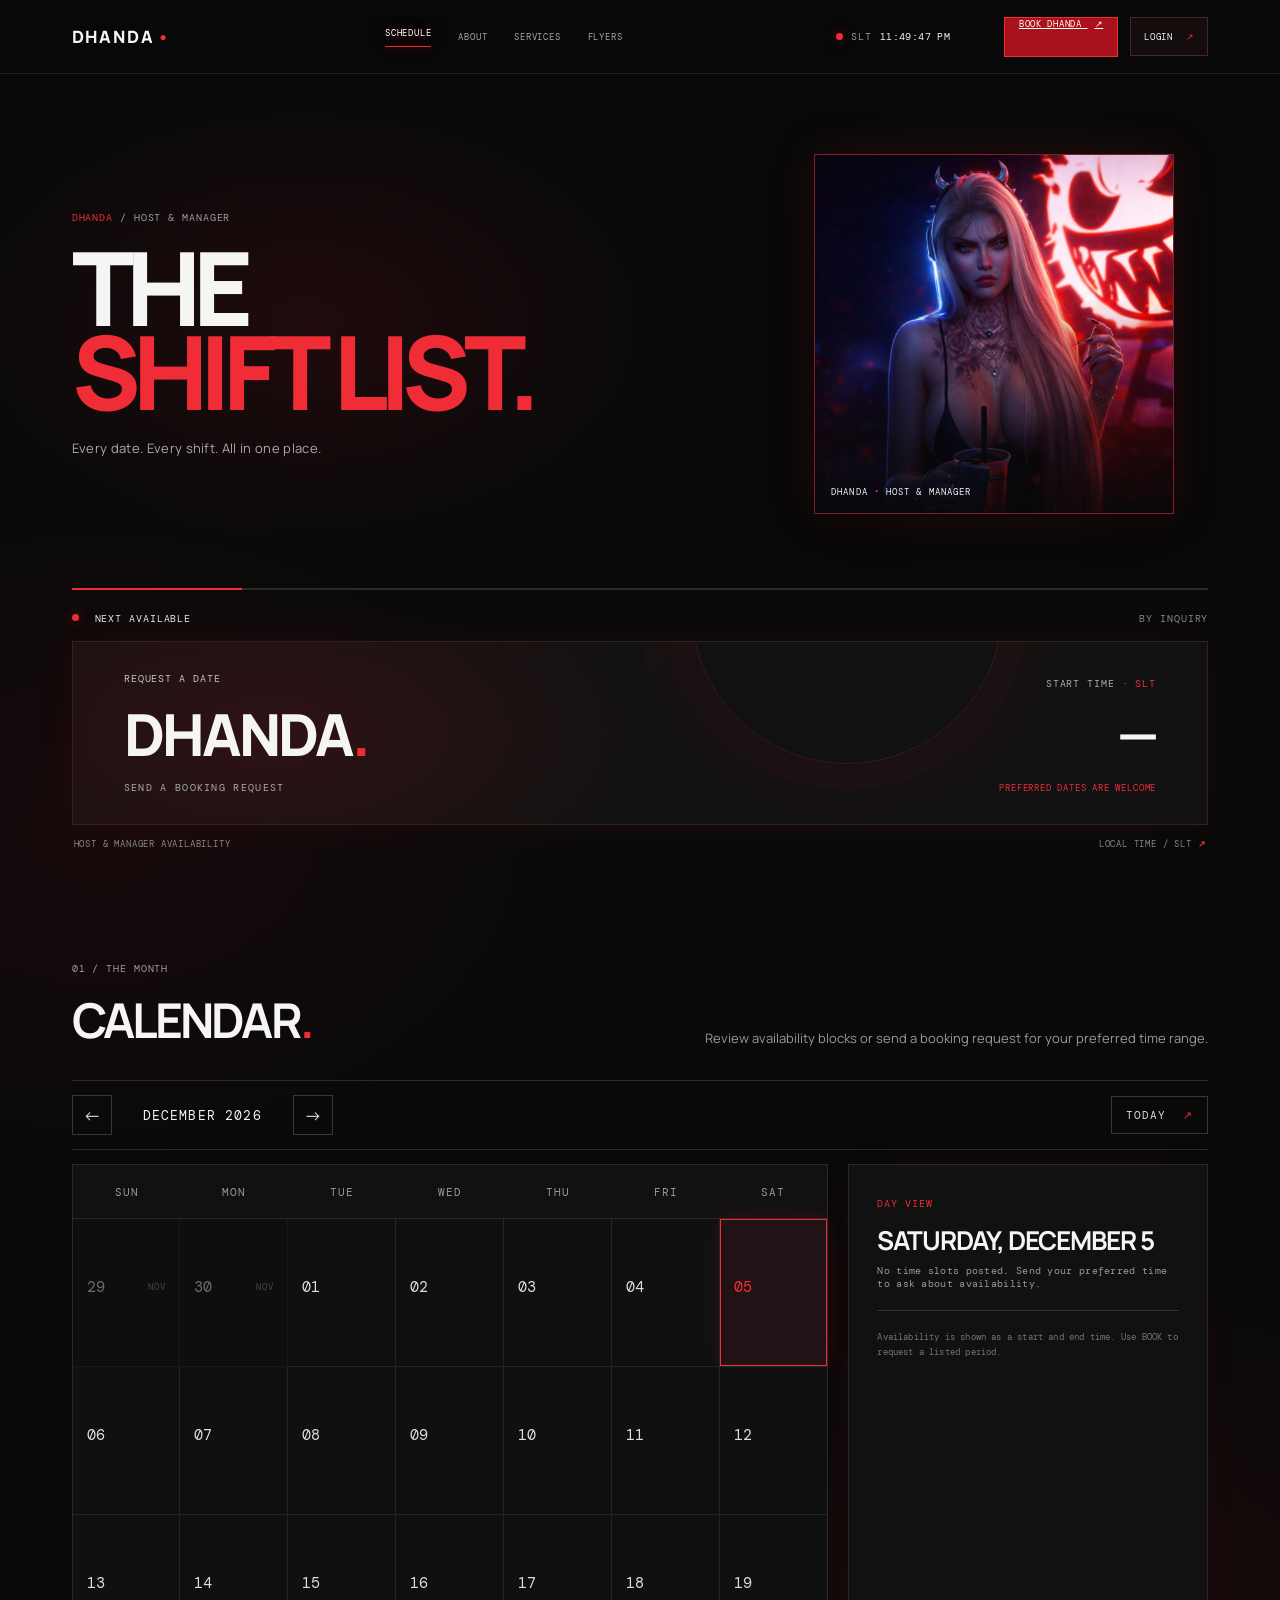
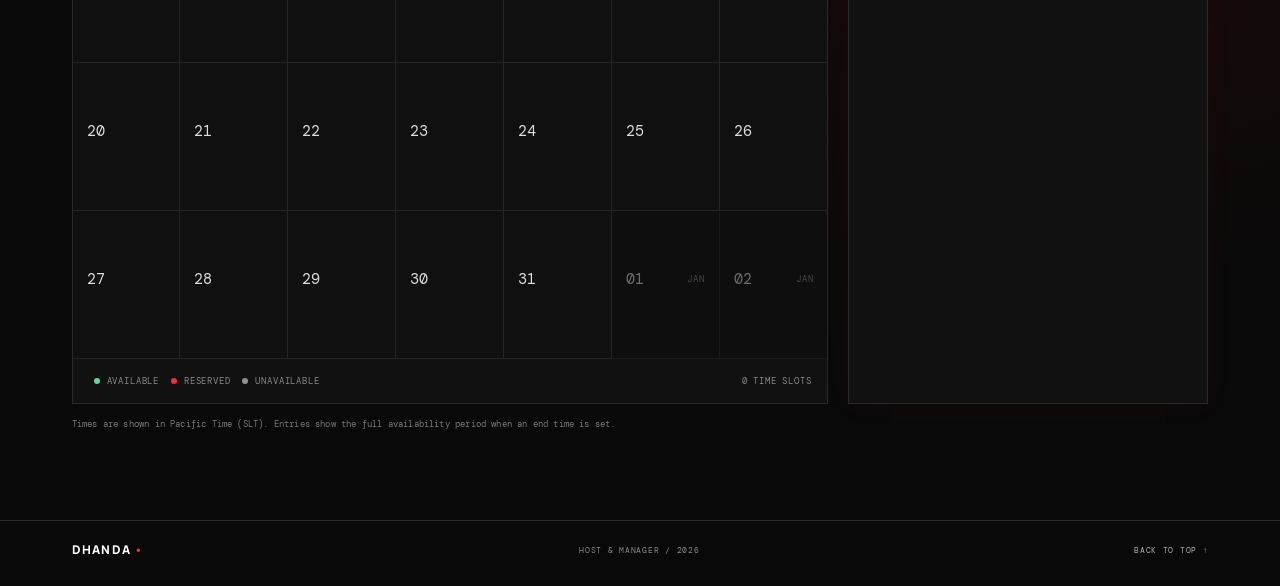
==== commit b60bc0dd: "Add live SLT clock and select today on load" ====
--- a/index.html
+++ b/index.html
@@ -9,10 +9,11 @@
   <link rel="preconnect" href="https://fonts.googleapis.com">
   <link rel="preconnect" href="https://fonts.gstatic.com" crossorigin>
   <link href="https://fonts.googleapis.com/css2?family=DM+Mono:wght@400;500&family=Manrope:wght@400;500;600;700;800&display=swap" rel="stylesheet">
-  <link rel="stylesheet" href="style.css?v=20261018-page-transition">
+  <link rel="stylesheet" href="style.css?v=20261018-slt-clock">
   <script defer src="page-transition.js?v=20261018-page-transition"></script>
+  <script defer src="site-clock.js?v=20261018-slt-clock"></script>
   <script src="supabase-config.js?v=20261012-admin"></script>
-  <script type="module" src="script.js?v=20261018-midnight-range"></script>
+  <script type="module" src="script.js?v=20261018-slt-clock"></script>
 </head>
 <body>
   <header class="topbar">
@@ -24,7 +25,7 @@
       <a href="flyers.html">FLYERS</a>
     </nav>
     <div class="topbar-right">
-      <span class="timezone"><i></i> PACIFIC TIME / SLT</span>
+      <span class="timezone"><i></i><span class="timezone-label">SLT</span><time id="slt-clock" aria-label="Current Second Life Time">--:--:-- --</time></span>
       <div class="nav-actions">
         <a class="book-button" href="booking.html">BOOK DHANDA <span>↗</span></a>
         <div class="admin-nav" id="admin-nav">
@@ -150,8 +151,8 @@
     <form id="add-form" class="admin-form" hidden>
       <p class="form-intro">ADICIONE OU EDITE UM PERÍODO DE DISPONIBILIDADE NO SCHEDULE</p>
       <label for="add-date">DIA</label><input id="add-date" type="date" required>
-      <label for="add-time">HORÁRIO DE · SLT</label><input id="add-time" type="time" required>
-      <label for="add-end-time">HORÁRIO ATÉ · 00:00 = MEIA-NOITE</label><input id="add-end-time" type="time" required>
+      <label for="add-time">HORÁRIO DE · SLT (12H AM/PM)</label><input id="add-time" type="time" lang="en-US" required>
+      <label for="add-end-time">HORÁRIO ATÉ · SLT (12H AM/PM)</label><input id="add-end-time" type="time" lang="en-US" required>
       <label for="schedule-status">STATUS PÚBLICO</label>
       <select id="schedule-status" required>
         <option value="available">DISPONÍVEL PARA BOOKING</option>
@@ -186,8 +187,8 @@
       <label for="club-name">CLUB NAME</label><input id="club-name" maxlength="120" required>
       <label for="landmark">LANDMARK / LOCATION</label><input id="landmark" maxlength="300" required placeholder="Second Life landmark or venue location">
       <label for="requested-date">PREFERRED DATE</label><input id="requested-date" type="date" required>
-      <label for="requested-time">FROM · SLT</label><input id="requested-time" type="time" required>
-      <label for="requested-end-time">UNTIL · 00:00 = MIDNIGHT</label><input id="requested-end-time" type="time" required>
+      <label for="requested-time">FROM · SLT (12H AM/PM)</label><input id="requested-time" type="time" lang="en-US" required>
+      <label for="requested-end-time">UNTIL · SLT (12H AM/PM · 12 AM = MIDNIGHT)</label><input id="requested-end-time" type="time" lang="en-US" required>
       <label for="booking-message">MESSAGE <span class="optional-label">OPTIONAL</span></label><textarea id="booking-message" maxlength="1100" rows="3" placeholder="Tell DHANDA about the booking."></textarea>
       <div class="honeypot" aria-hidden="true"><label for="booking-website">Website</label><input id="booking-website" name="website" tabindex="-1" autocomplete="off"></div>
       <button class="primary-action" type="submit">SEND BOOKING REQUEST <span>↗</span></button>
--- a/style.css
+++ b/style.css
@@ -474,3 +474,11 @@
 .page-transition.is-visible .page-transition__beam { opacity: 1; }
 .page-transition__label { position: relative; color: #f5f5f3; font: 800 clamp(26px, 5vw, 54px)/1 var(--sans); letter-spacing: .12em; text-shadow: 0 0 32px #f02d3740; opacity: 0; transform: translateY(12px); transition: opacity .22s .18s, transform .32s .15s; }
 .page-transition.is-visible .page-transition__label { opacity: 1; transform: translateY(0); }
+.timezone { gap: 8px; white-space: nowrap; }
+.timezone-label { color: #9b9b9b; }
+.timezone time { min-width: 88px; color: var(--white); font-variant-numeric: tabular-nums; letter-spacing: .04em; }
+@media(max-width:600px) {
+  .topbar .timezone { display: flex; gap: 5px; font-size: 8px; }
+  .timezone-label { display: none; }
+  .timezone time { min-width: 78px; font-size: 8px; }
+}
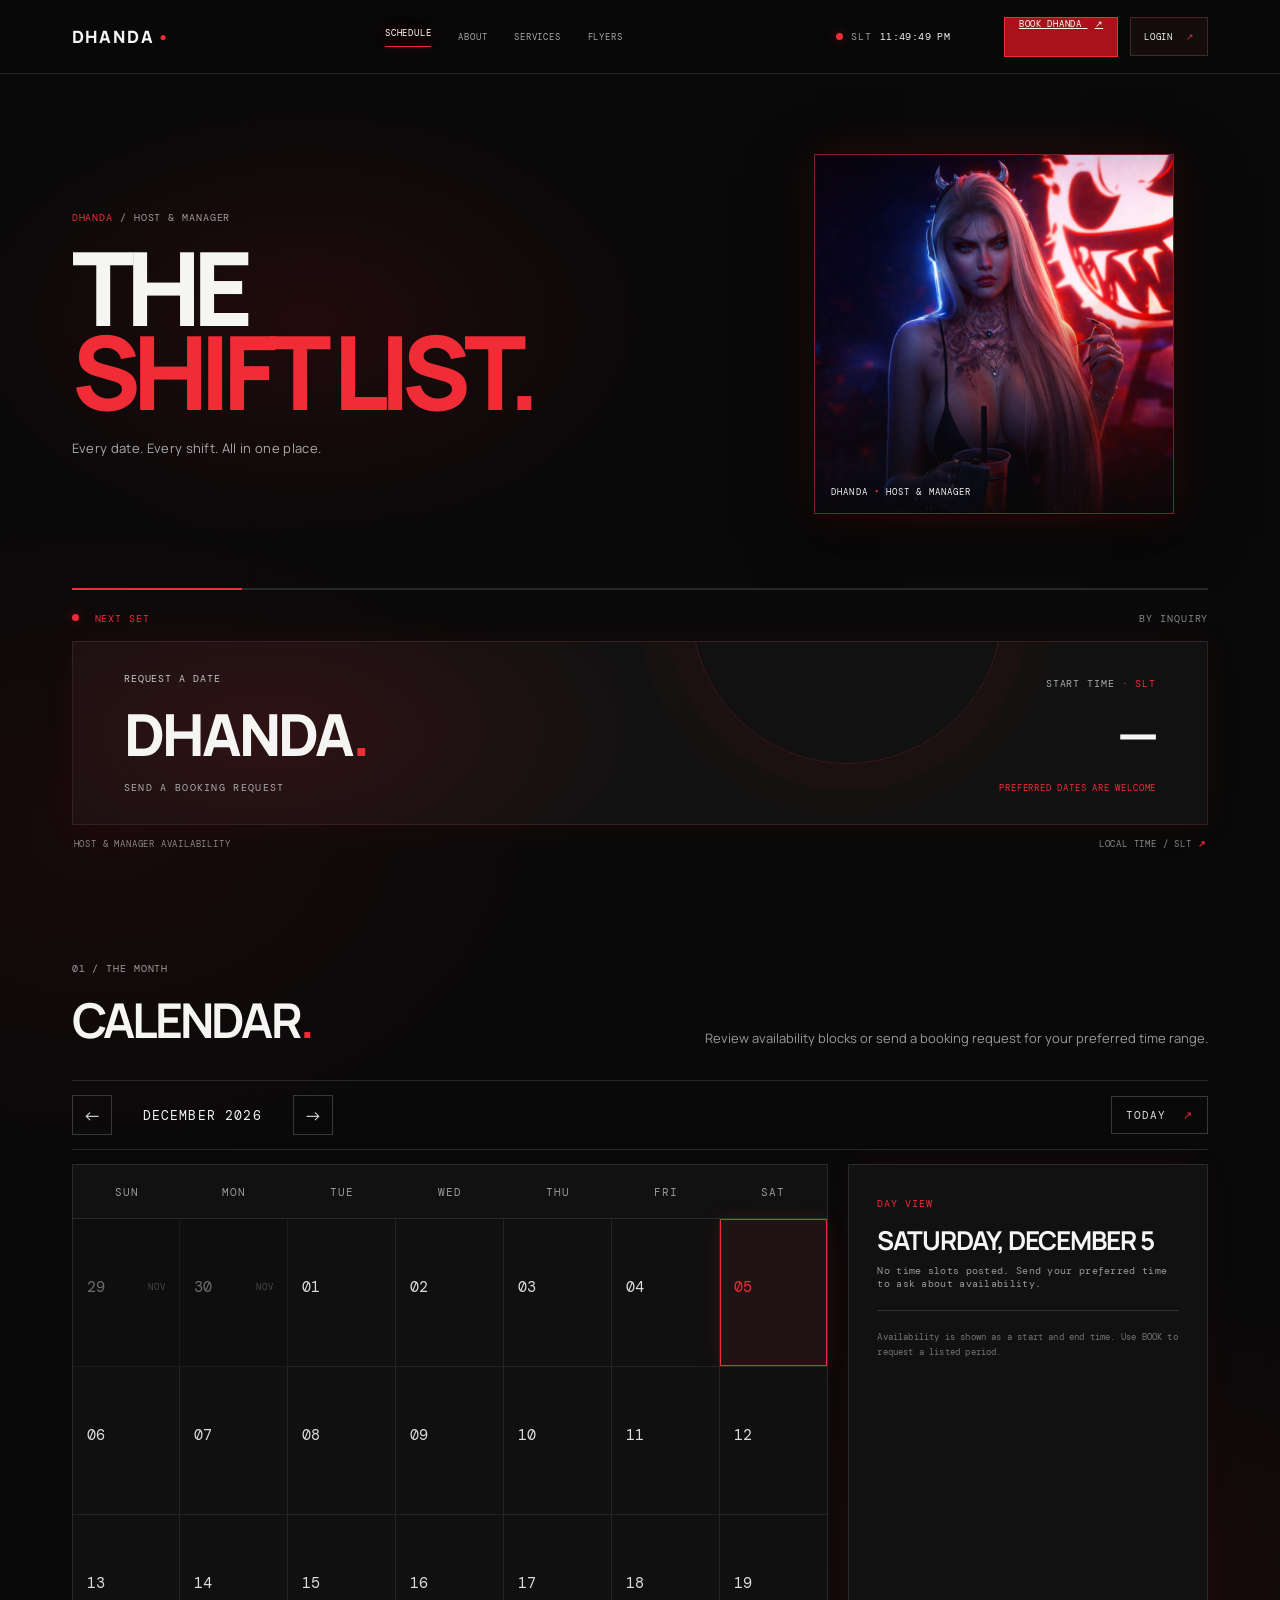
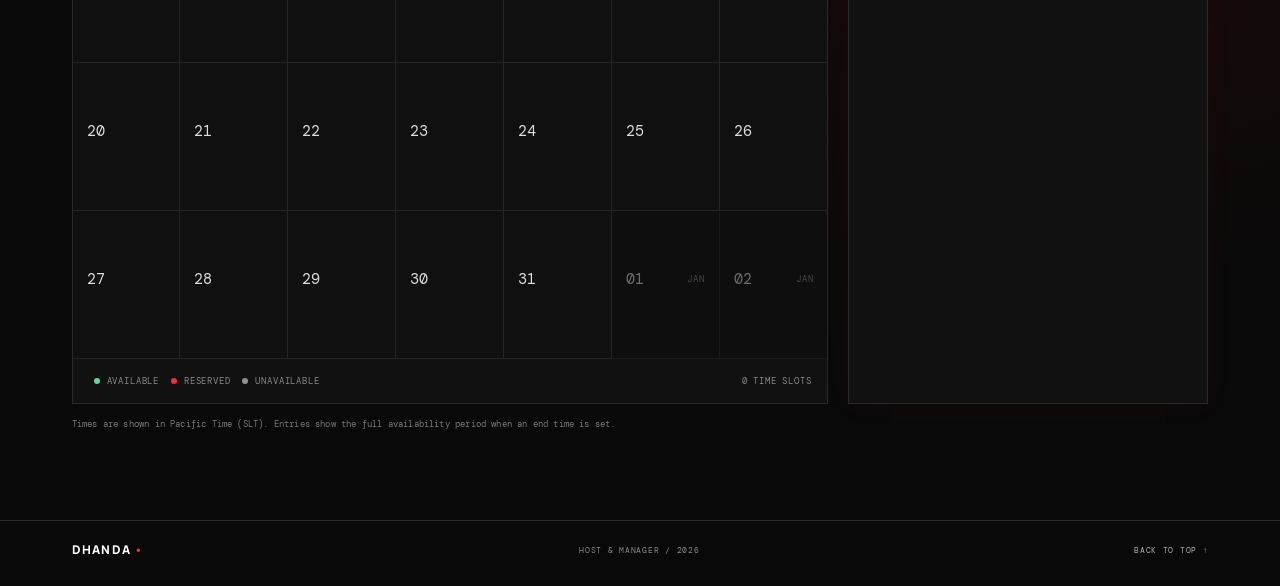
==== commit 2b57e9c0: "Show next confirmed DHANDA set" ====
--- a/index.html
+++ b/index.html
@@ -13,7 +13,7 @@
   <script defer src="page-transition.js?v=20261018-page-transition"></script>
   <script defer src="site-clock.js?v=20261018-slt-clock"></script>
   <script src="supabase-config.js?v=20261012-admin"></script>
-  <script type="module" src="script.js?v=20261018-slt-clock"></script>
+  <script type="module" src="script.js?v=20261018-next-set"></script>
 </head>
 <body>
   <header class="topbar">
@@ -77,7 +77,7 @@
     </section>
 
     <section class="next-set" aria-labelledby="next-heading">
-      <div class="next-topline"><p class="eyebrow"><span class="live-dot"></span> NEXT AVAILABLE</p><span class="next-index" id="next-index">BOOKING / SLT</span></div>
+      <div class="next-topline"><p class="eyebrow"><span class="live-dot"></span> <span id="next-label">NEXT SET</span></p><span class="next-index" id="next-index">SCHEDULE / SLT</span></div>
       <div class="next-content">
         <div>
           <p class="next-day" id="next-day">REQUEST A DATE</p>
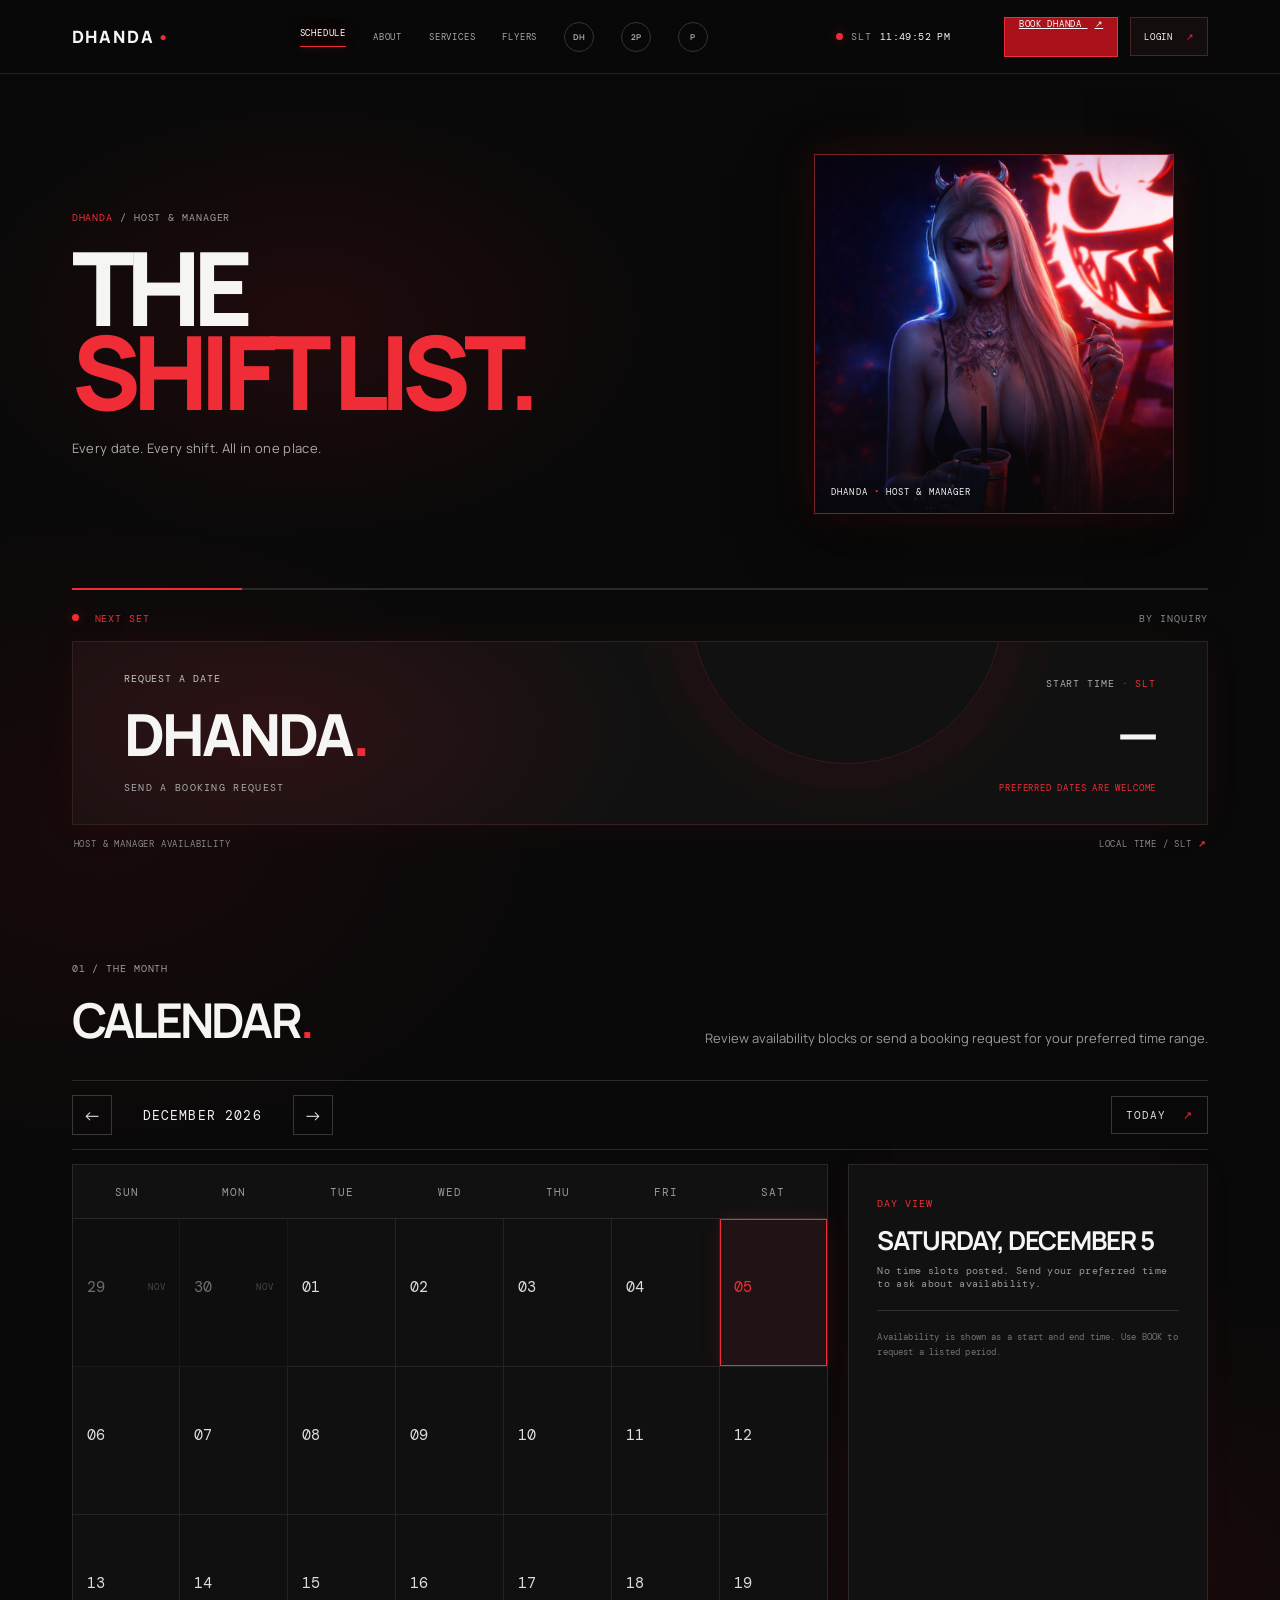
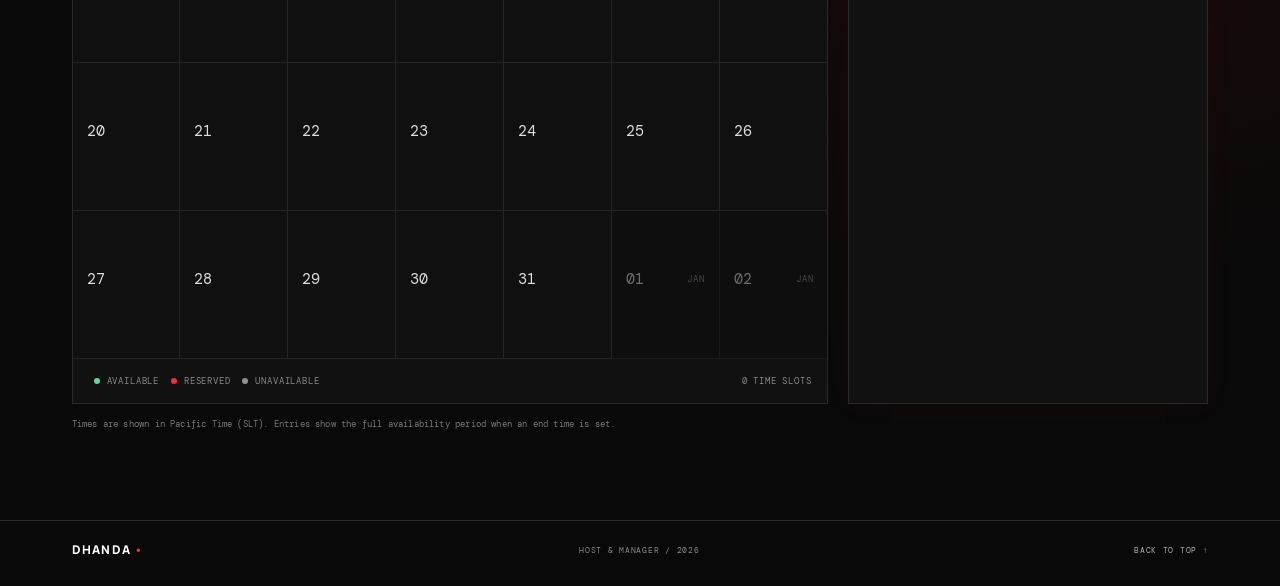
==== commit 8b26e2e4: "Add DHANDA social profile buttons to menu" ====
--- a/index.html
+++ b/index.html
@@ -9,7 +9,7 @@
   <link rel="preconnect" href="https://fonts.googleapis.com">
   <link rel="preconnect" href="https://fonts.gstatic.com" crossorigin>
   <link href="https://fonts.googleapis.com/css2?family=DM+Mono:wght@400;500&family=Manrope:wght@400;500;600;700;800&display=swap" rel="stylesheet">
-  <link rel="stylesheet" href="style.css?v=20261018-slt-clock">
+  <link rel="stylesheet" href="style.css?v=20261019-social-menu">
   <script defer src="page-transition.js?v=20261018-page-transition"></script>
   <script defer src="site-clock.js?v=20261018-slt-clock"></script>
   <script src="supabase-config.js?v=20261012-admin"></script>
@@ -23,7 +23,9 @@
       <a href="about.html">ABOUT</a>
       <a href="services.html">SERVICES</a>
       <a href="flyers.html">FLYERS</a>
-    </nav>
+          <a class="social-menu-link" href="https://dahublife.com/profile/6abc86f2ce7c60058054f10b" target="_blank" rel="noopener noreferrer" aria-label="DHANDA on DaHub Life" title="DaHub Life"><span aria-hidden="true">DH</span></a>
+      <a class="social-menu-link" href="https://secondpix.com/profile/xdhandara" target="_blank" rel="noopener noreferrer" aria-label="DHANDA on SecondPix" title="SecondPix"><span aria-hidden="true">2P</span></a>
+      <a class="social-menu-link" href="https://www.primfeed.com/xdhandara.resident" target="_blank" rel="noopener noreferrer" aria-label="DHANDA on Primfeed" title="Primfeed"><span aria-hidden="true">P</span></a></nav>
     <div class="topbar-right">
       <span class="timezone"><i></i><span class="timezone-label">SLT</span><time id="slt-clock" aria-label="Current Second Life Time">--:--:-- --</time></span>
       <div class="nav-actions">
--- a/style.css
+++ b/style.css
@@ -482,3 +482,9 @@
   .timezone-label { display: none; }
   .timezone time { min-width: 78px; font-size: 8px; }
 }
+
+/* DHANDA social profile shortcuts in the shared sticky menu */
+.site-menu .social-menu-link { width: 30px; height: 30px; display: inline-grid; flex: 0 0 30px; place-items: center; border: 1px solid #343434; border-radius: 50%; color: #aaa; font: 700 8px var(--sans); letter-spacing: -.04em; text-decoration: none; transition: color .2s, border-color .2s, background .2s, box-shadow .2s, transform .2s; }
+.site-menu .social-menu-link::after { display: none; }
+.site-menu .social-menu-link:hover, .site-menu .social-menu-link:focus-visible { color: #fff; border-color: var(--red); background: #170c0d; box-shadow: 0 0 18px #f02d3740; transform: translateY(-1px); outline: none; }
+@media(max-width:600px) { .site-menu { gap: 12px; } .site-menu .social-menu-link { width: 27px; height: 27px; flex-basis: 27px; font-size: 7px; } }
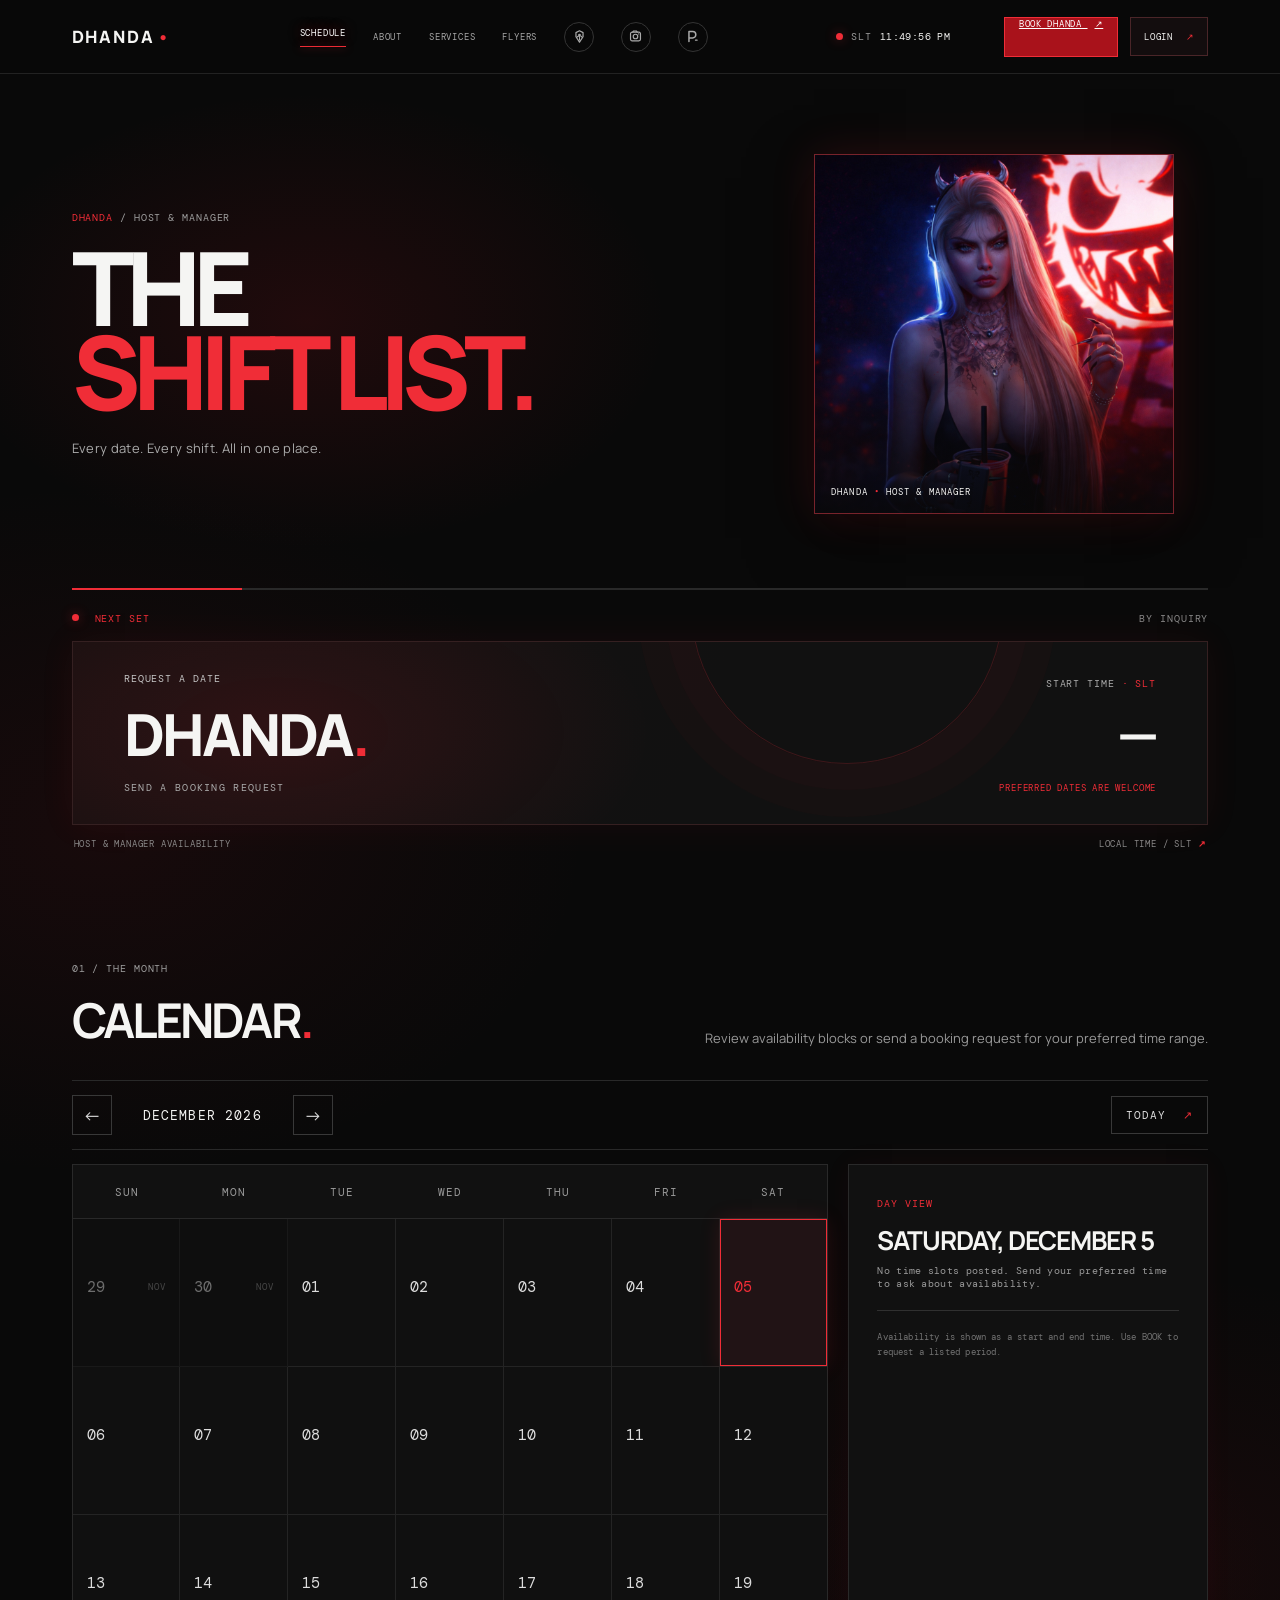
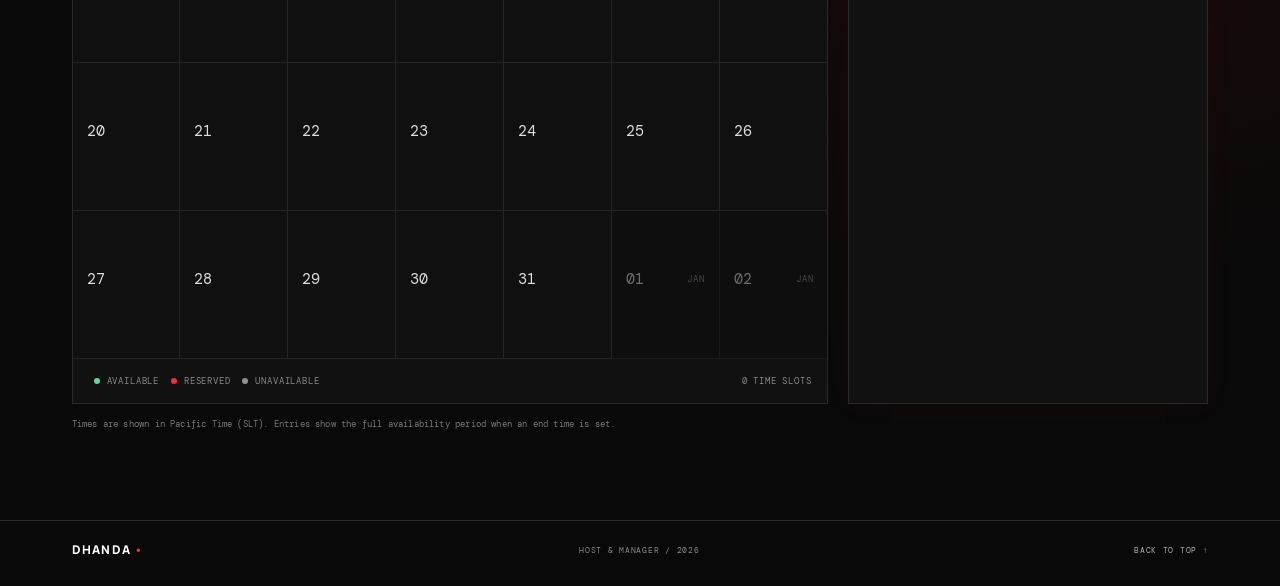
==== commit 09129778: "Replace profile initials with social icons" ====
--- a/index.html
+++ b/index.html
@@ -9,7 +9,7 @@
   <link rel="preconnect" href="https://fonts.googleapis.com">
   <link rel="preconnect" href="https://fonts.gstatic.com" crossorigin>
   <link href="https://fonts.googleapis.com/css2?family=DM+Mono:wght@400;500&family=Manrope:wght@400;500;600;700;800&display=swap" rel="stylesheet">
-  <link rel="stylesheet" href="style.css?v=20261019-social-menu">
+  <link rel="stylesheet" href="style.css?v=20261019-social-icons">
   <script defer src="page-transition.js?v=20261018-page-transition"></script>
   <script defer src="site-clock.js?v=20261018-slt-clock"></script>
   <script src="supabase-config.js?v=20261012-admin"></script>
@@ -23,9 +23,9 @@
       <a href="about.html">ABOUT</a>
       <a href="services.html">SERVICES</a>
       <a href="flyers.html">FLYERS</a>
-          <a class="social-menu-link" href="https://dahublife.com/profile/6abc86f2ce7c60058054f10b" target="_blank" rel="noopener noreferrer" aria-label="DHANDA on DaHub Life" title="DaHub Life"><span aria-hidden="true">DH</span></a>
-      <a class="social-menu-link" href="https://secondpix.com/profile/xdhandara" target="_blank" rel="noopener noreferrer" aria-label="DHANDA on SecondPix" title="SecondPix"><span aria-hidden="true">2P</span></a>
-      <a class="social-menu-link" href="https://www.primfeed.com/xdhandara.resident" target="_blank" rel="noopener noreferrer" aria-label="DHANDA on Primfeed" title="Primfeed"><span aria-hidden="true">P</span></a></nav>
+          <a class="social-menu-link" href="https://dahublife.com/profile/6abc86f2ce7c60058054f10b" target="_blank" rel="noopener noreferrer" aria-label="DHANDA on DaHub Life" title="DaHub Life"><svg viewBox="0 0 24 24" aria-hidden="true" focusable="false"><path d="M7 6.5 12 4l5 2.5v5.8L12 20l-5-7.7V6.5Z" fill="none" stroke="currentColor" stroke-width="1.7" stroke-linejoin="round"/><circle cx="12" cy="10" r="2" fill="currentColor"/><path d="m8.1 13.1 2.6-1.8m5.2 1.8-2.1-1.8M12 12v5" fill="none" stroke="currentColor" stroke-width="1.5" stroke-linecap="round"/></svg></a>
+      <a class="social-menu-link" href="https://secondpix.com/profile/xdhandara" target="_blank" rel="noopener noreferrer" aria-label="DHANDA on SecondPix" title="SecondPix"><svg viewBox="0 0 24 24" aria-hidden="true" focusable="false"><path d="M5 8a2.2 2.2 0 0 1 2.2-2.2h9.6A2.2 2.2 0 0 1 19 8v8a2.2 2.2 0 0 1-2.2 2.2H7.2A2.2 2.2 0 0 1 5 16V8Z" fill="none" stroke="currentColor" stroke-width="1.7"/><circle cx="12" cy="12" r="3.2" fill="none" stroke="currentColor" stroke-width="1.7"/><path d="M8 5.8 9.1 4.3h4.3l1.1 1.5" fill="none" stroke="currentColor" stroke-width="1.6" stroke-linecap="round"/><circle cx="16.5" cy="8.4" r=".9" fill="currentColor"/></svg></a>
+      <a class="social-menu-link" href="https://www.primfeed.com/xdhandara.resident" target="_blank" rel="noopener noreferrer" aria-label="DHANDA on Primfeed" title="Primfeed"><svg viewBox="0 0 24 24" aria-hidden="true" focusable="false"><path d="M7 19V5h5.2a4.5 4.5 0 0 1 0 9H7" fill="none" stroke="currentColor" stroke-width="2.1" stroke-linecap="round" stroke-linejoin="round"/><path d="M16.2 17.2h2.3" fill="none" stroke="currentColor" stroke-width="1.7" stroke-linecap="round"/></svg></a></nav>
     <div class="topbar-right">
       <span class="timezone"><i></i><span class="timezone-label">SLT</span><time id="slt-clock" aria-label="Current Second Life Time">--:--:-- --</time></span>
       <div class="nav-actions">
--- a/style.css
+++ b/style.css
@@ -488,3 +488,6 @@
 .site-menu .social-menu-link::after { display: none; }
 .site-menu .social-menu-link:hover, .site-menu .social-menu-link:focus-visible { color: #fff; border-color: var(--red); background: #170c0d; box-shadow: 0 0 18px #f02d3740; transform: translateY(-1px); outline: none; }
 @media(max-width:600px) { .site-menu { gap: 12px; } .site-menu .social-menu-link { width: 27px; height: 27px; flex-basis: 27px; font-size: 7px; } }
+
+.site-menu .social-menu-link svg { display: block; width: 17px; height: 17px; overflow: visible; }
+@media(max-width:600px) { .site-menu .social-menu-link svg { width: 16px; height: 16px; } }
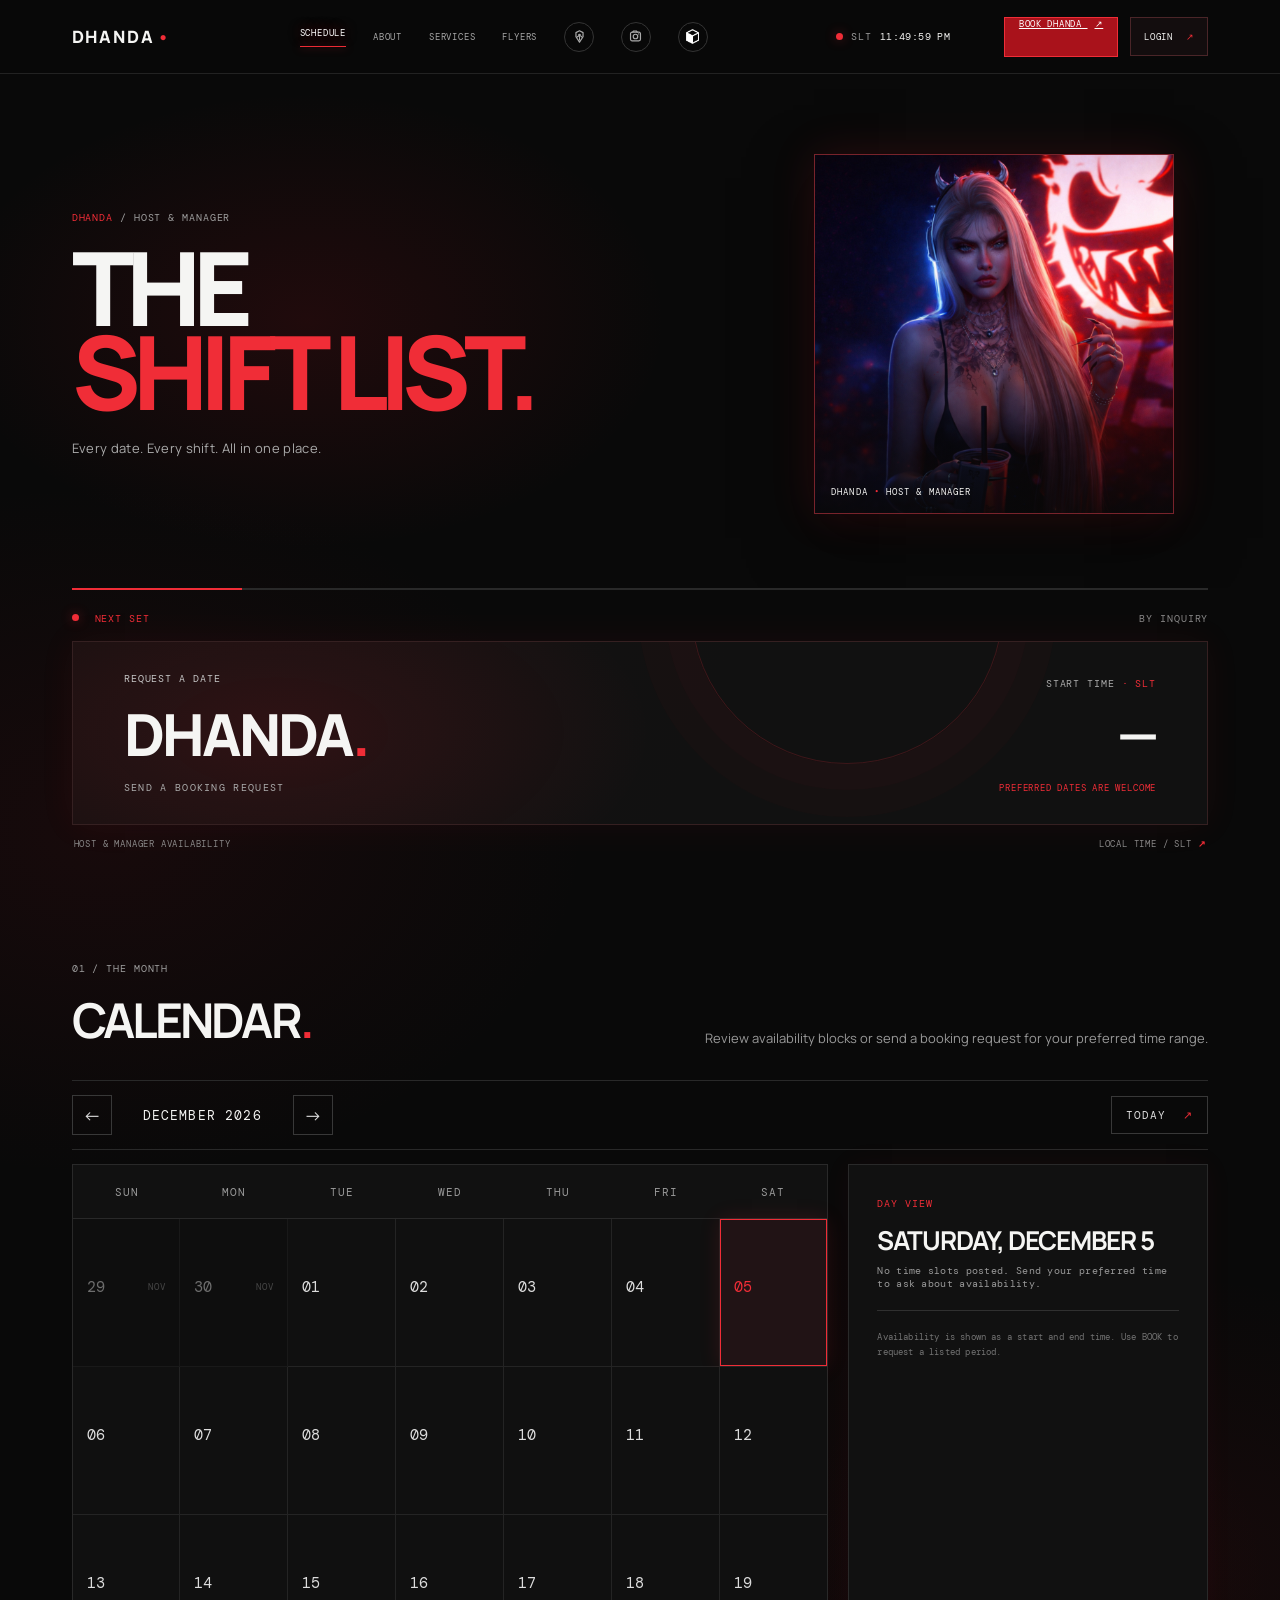
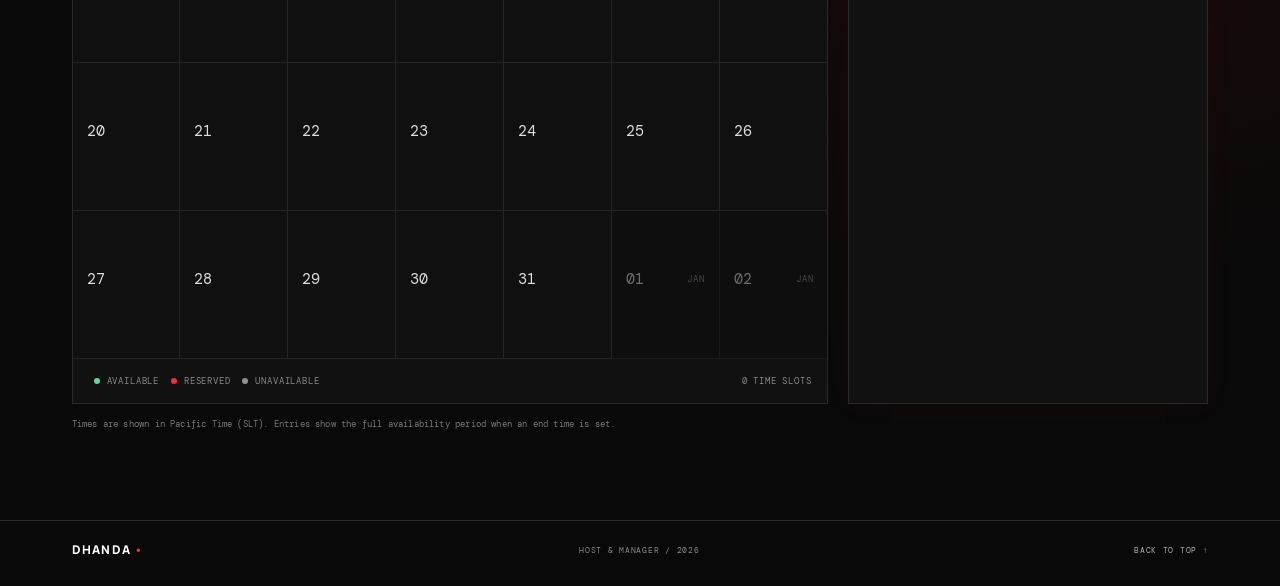
==== commit 16927c78: "Use official Primfeed mark in social menu" ====
--- a/index.html
+++ b/index.html
@@ -9,7 +9,7 @@
   <link rel="preconnect" href="https://fonts.googleapis.com">
   <link rel="preconnect" href="https://fonts.gstatic.com" crossorigin>
   <link href="https://fonts.googleapis.com/css2?family=DM+Mono:wght@400;500&family=Manrope:wght@400;500;600;700;800&display=swap" rel="stylesheet">
-  <link rel="stylesheet" href="style.css?v=20261019-social-icons">
+  <link rel="stylesheet" href="style.css?v=20261019-primfeed-brand-icon">
   <script defer src="page-transition.js?v=20261018-page-transition"></script>
   <script defer src="site-clock.js?v=20261018-slt-clock"></script>
   <script src="supabase-config.js?v=20261012-admin"></script>
@@ -25,7 +25,7 @@
       <a href="flyers.html">FLYERS</a>
           <a class="social-menu-link" href="https://dahublife.com/profile/6abc86f2ce7c60058054f10b" target="_blank" rel="noopener noreferrer" aria-label="DHANDA on DaHub Life" title="DaHub Life"><svg viewBox="0 0 24 24" aria-hidden="true" focusable="false"><path d="M7 6.5 12 4l5 2.5v5.8L12 20l-5-7.7V6.5Z" fill="none" stroke="currentColor" stroke-width="1.7" stroke-linejoin="round"/><circle cx="12" cy="10" r="2" fill="currentColor"/><path d="m8.1 13.1 2.6-1.8m5.2 1.8-2.1-1.8M12 12v5" fill="none" stroke="currentColor" stroke-width="1.5" stroke-linecap="round"/></svg></a>
       <a class="social-menu-link" href="https://secondpix.com/profile/xdhandara" target="_blank" rel="noopener noreferrer" aria-label="DHANDA on SecondPix" title="SecondPix"><svg viewBox="0 0 24 24" aria-hidden="true" focusable="false"><path d="M5 8a2.2 2.2 0 0 1 2.2-2.2h9.6A2.2 2.2 0 0 1 19 8v8a2.2 2.2 0 0 1-2.2 2.2H7.2A2.2 2.2 0 0 1 5 16V8Z" fill="none" stroke="currentColor" stroke-width="1.7"/><circle cx="12" cy="12" r="3.2" fill="none" stroke="currentColor" stroke-width="1.7"/><path d="M8 5.8 9.1 4.3h4.3l1.1 1.5" fill="none" stroke="currentColor" stroke-width="1.6" stroke-linecap="round"/><circle cx="16.5" cy="8.4" r=".9" fill="currentColor"/></svg></a>
-      <a class="social-menu-link" href="https://www.primfeed.com/xdhandara.resident" target="_blank" rel="noopener noreferrer" aria-label="DHANDA on Primfeed" title="Primfeed"><svg viewBox="0 0 24 24" aria-hidden="true" focusable="false"><path d="M7 19V5h5.2a4.5 4.5 0 0 1 0 9H7" fill="none" stroke="currentColor" stroke-width="2.1" stroke-linecap="round" stroke-linejoin="round"/><path d="M16.2 17.2h2.3" fill="none" stroke="currentColor" stroke-width="1.7" stroke-linecap="round"/></svg></a></nav>
+      <a class="social-menu-link" href="https://www.primfeed.com/xdhandara.resident" target="_blank" rel="noopener noreferrer" aria-label="DHANDA on Primfeed" title="Primfeed"><img class="social-menu-logo" src="assets/primfeed-logo-official.png" alt="" aria-hidden="true"></a></nav>
     <div class="topbar-right">
       <span class="timezone"><i></i><span class="timezone-label">SLT</span><time id="slt-clock" aria-label="Current Second Life Time">--:--:-- --</time></span>
       <div class="nav-actions">
--- a/style.css
+++ b/style.css
@@ -491,3 +491,6 @@
 
 .site-menu .social-menu-link svg { display: block; width: 17px; height: 17px; overflow: visible; }
 @media(max-width:600px) { .site-menu .social-menu-link svg { width: 16px; height: 16px; } }
+
+.site-menu .social-menu-logo { display: block; width: 19px; height: 19px; object-fit: contain; }
+@media(max-width:600px) { .site-menu .social-menu-logo { width: 18px; height: 18px; } }
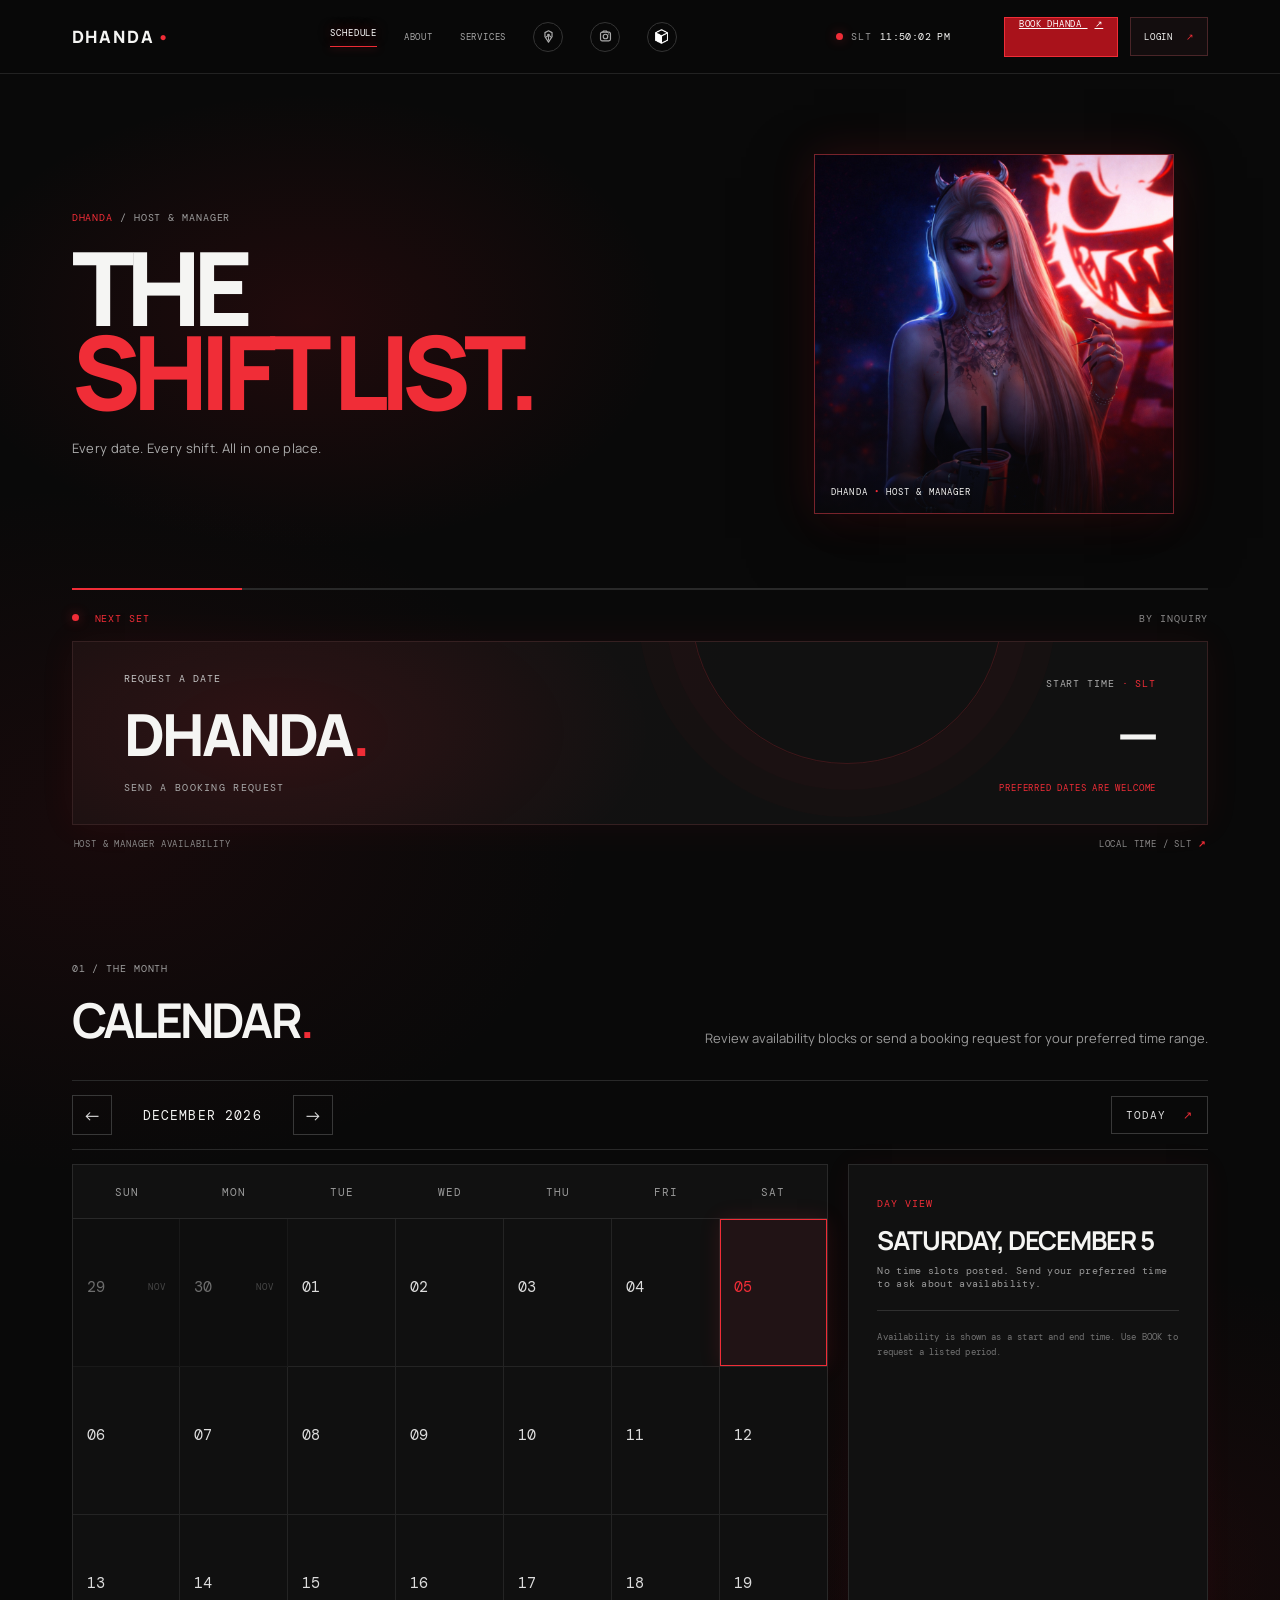
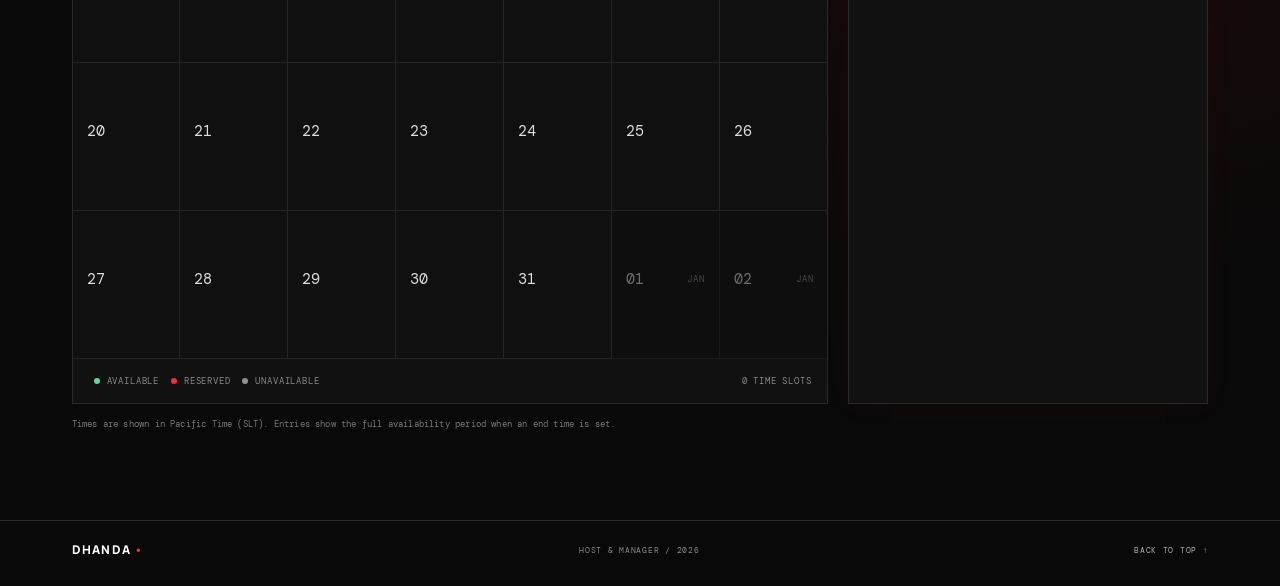
==== commit 6f0e4b4c: "Remove public flyers page" ====
--- a/index.html
+++ b/index.html
@@ -22,8 +22,7 @@
       <a class="is-active" aria-current="page" href="index.html">SCHEDULE</a>
       <a href="about.html">ABOUT</a>
       <a href="services.html">SERVICES</a>
-      <a href="flyers.html">FLYERS</a>
-          <a class="social-menu-link" href="https://dahublife.com/profile/6abc86f2ce7c60058054f10b" target="_blank" rel="noopener noreferrer" aria-label="DHANDA on DaHub Life" title="DaHub Life"><svg viewBox="0 0 24 24" aria-hidden="true" focusable="false"><path d="M7 6.5 12 4l5 2.5v5.8L12 20l-5-7.7V6.5Z" fill="none" stroke="currentColor" stroke-width="1.7" stroke-linejoin="round"/><circle cx="12" cy="10" r="2" fill="currentColor"/><path d="m8.1 13.1 2.6-1.8m5.2 1.8-2.1-1.8M12 12v5" fill="none" stroke="currentColor" stroke-width="1.5" stroke-linecap="round"/></svg></a>
+      <a class="social-menu-link" href="https://dahublife.com/profile/6abc86f2ce7c60058054f10b" target="_blank" rel="noopener noreferrer" aria-label="DHANDA on DaHub Life" title="DaHub Life"><svg viewBox="0 0 24 24" aria-hidden="true" focusable="false"><path d="M7 6.5 12 4l5 2.5v5.8L12 20l-5-7.7V6.5Z" fill="none" stroke="currentColor" stroke-width="1.7" stroke-linejoin="round"/><circle cx="12" cy="10" r="2" fill="currentColor"/><path d="m8.1 13.1 2.6-1.8m5.2 1.8-2.1-1.8M12 12v5" fill="none" stroke="currentColor" stroke-width="1.5" stroke-linecap="round"/></svg></a>
       <a class="social-menu-link" href="https://secondpix.com/profile/xdhandara" target="_blank" rel="noopener noreferrer" aria-label="DHANDA on SecondPix" title="SecondPix"><svg viewBox="0 0 24 24" aria-hidden="true" focusable="false"><path d="M5 8a2.2 2.2 0 0 1 2.2-2.2h9.6A2.2 2.2 0 0 1 19 8v8a2.2 2.2 0 0 1-2.2 2.2H7.2A2.2 2.2 0 0 1 5 16V8Z" fill="none" stroke="currentColor" stroke-width="1.7"/><circle cx="12" cy="12" r="3.2" fill="none" stroke="currentColor" stroke-width="1.7"/><path d="M8 5.8 9.1 4.3h4.3l1.1 1.5" fill="none" stroke="currentColor" stroke-width="1.6" stroke-linecap="round"/><circle cx="16.5" cy="8.4" r=".9" fill="currentColor"/></svg></a>
       <a class="social-menu-link" href="https://www.primfeed.com/xdhandara.resident" target="_blank" rel="noopener noreferrer" aria-label="DHANDA on Primfeed" title="Primfeed"><img class="social-menu-logo" src="assets/primfeed-logo-official.png" alt="" aria-hidden="true"></a></nav>
     <div class="topbar-right">
